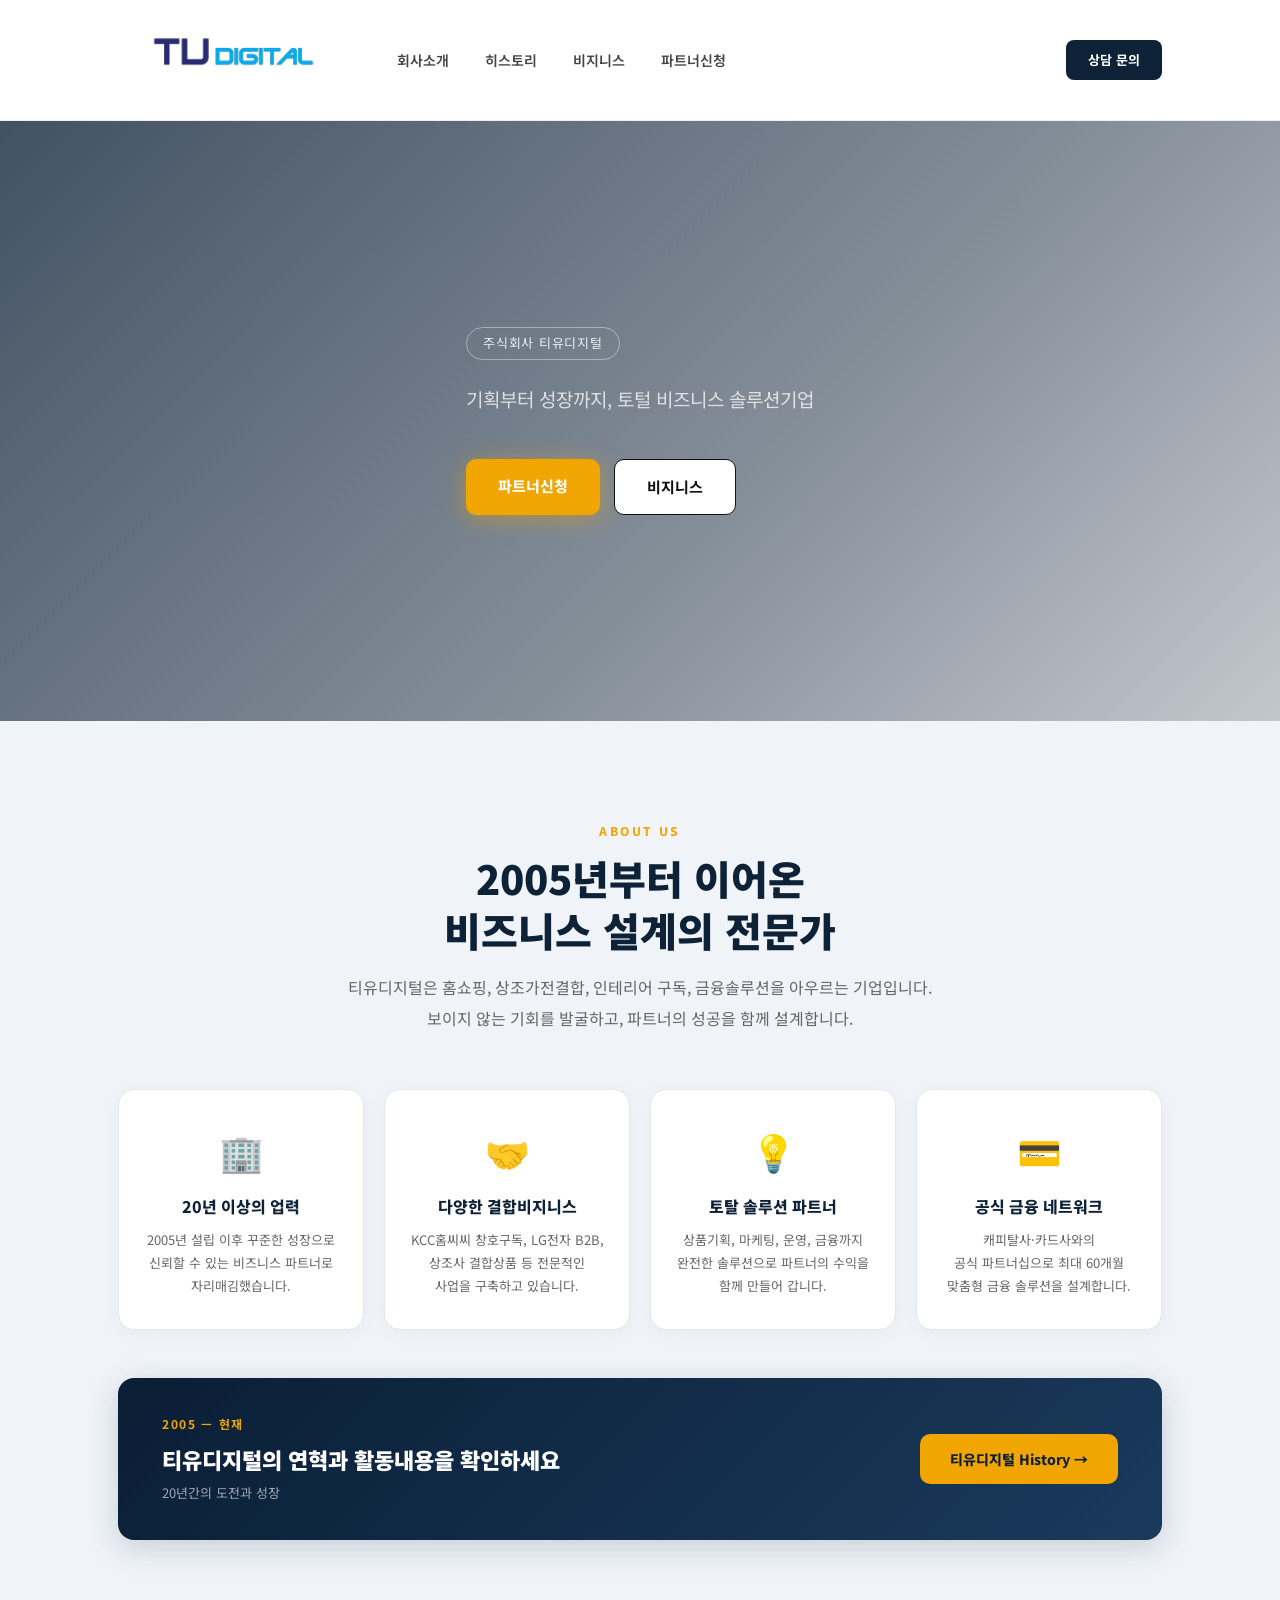
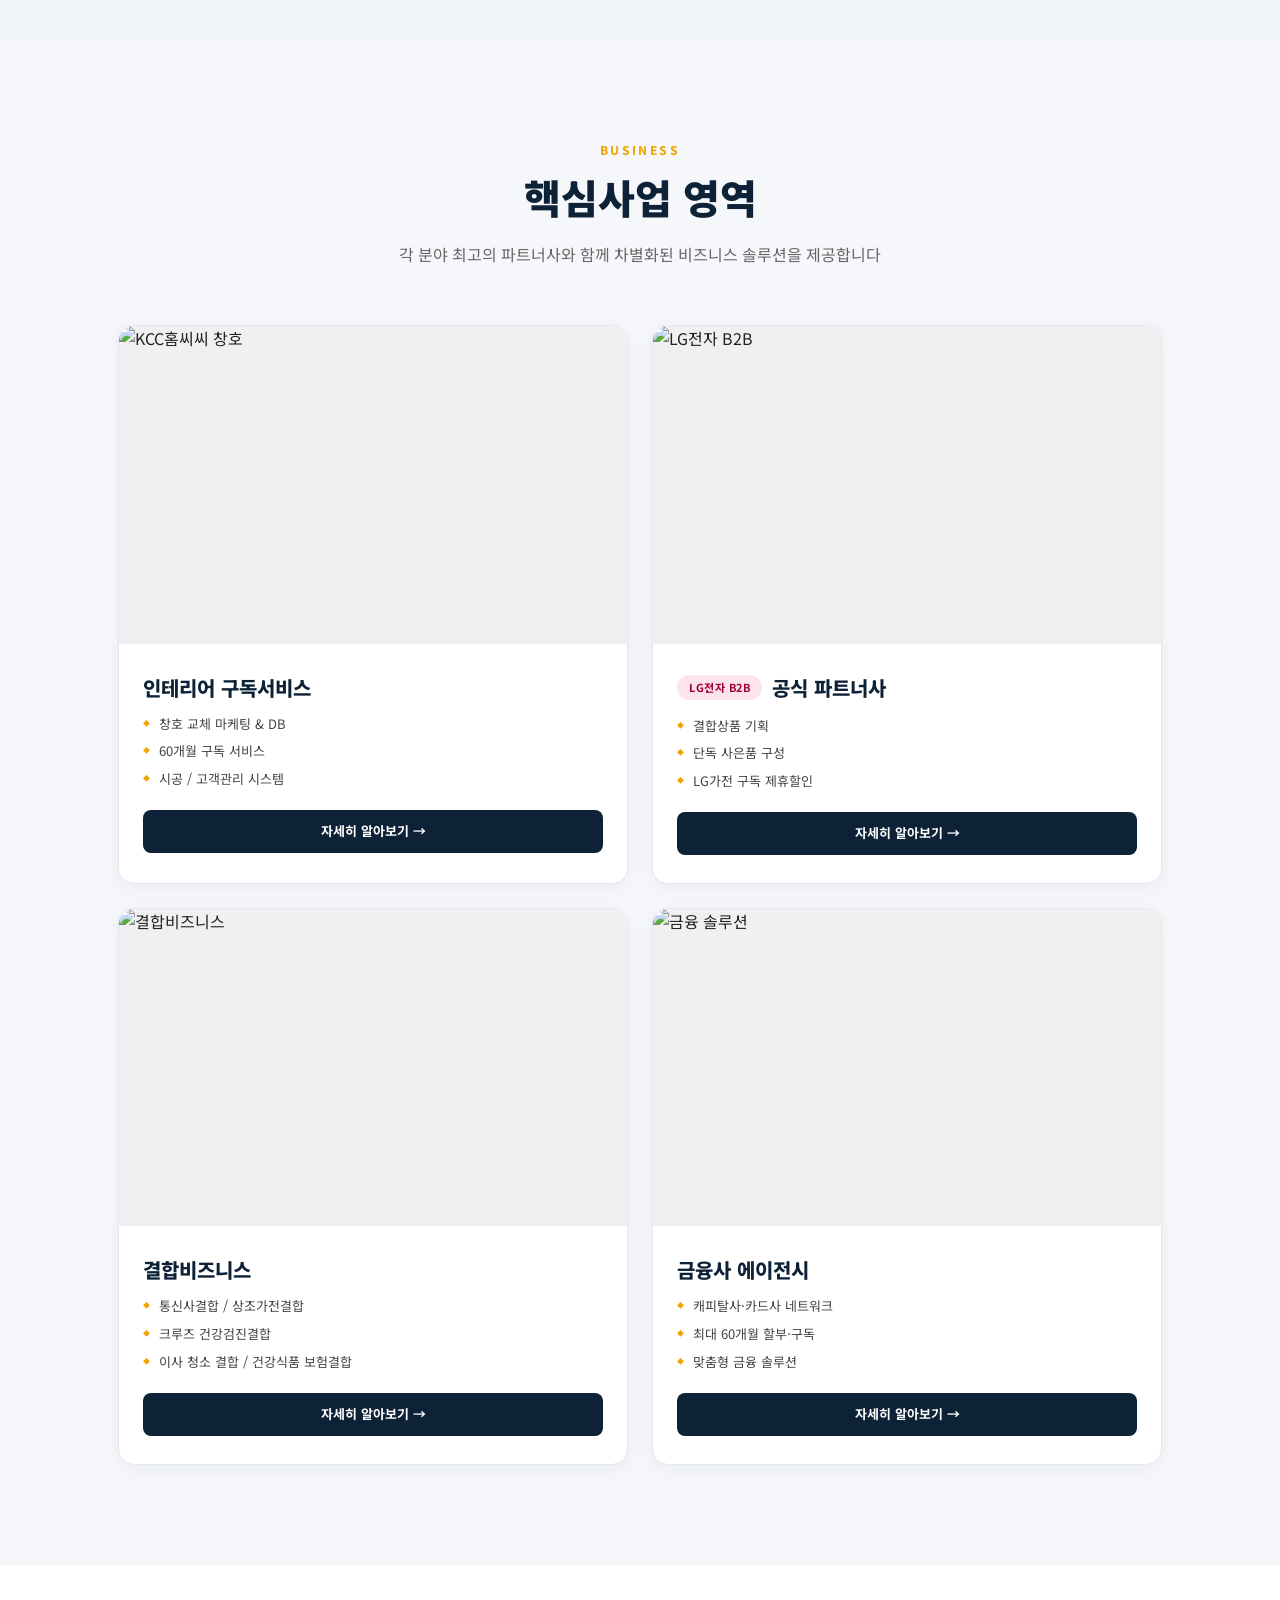
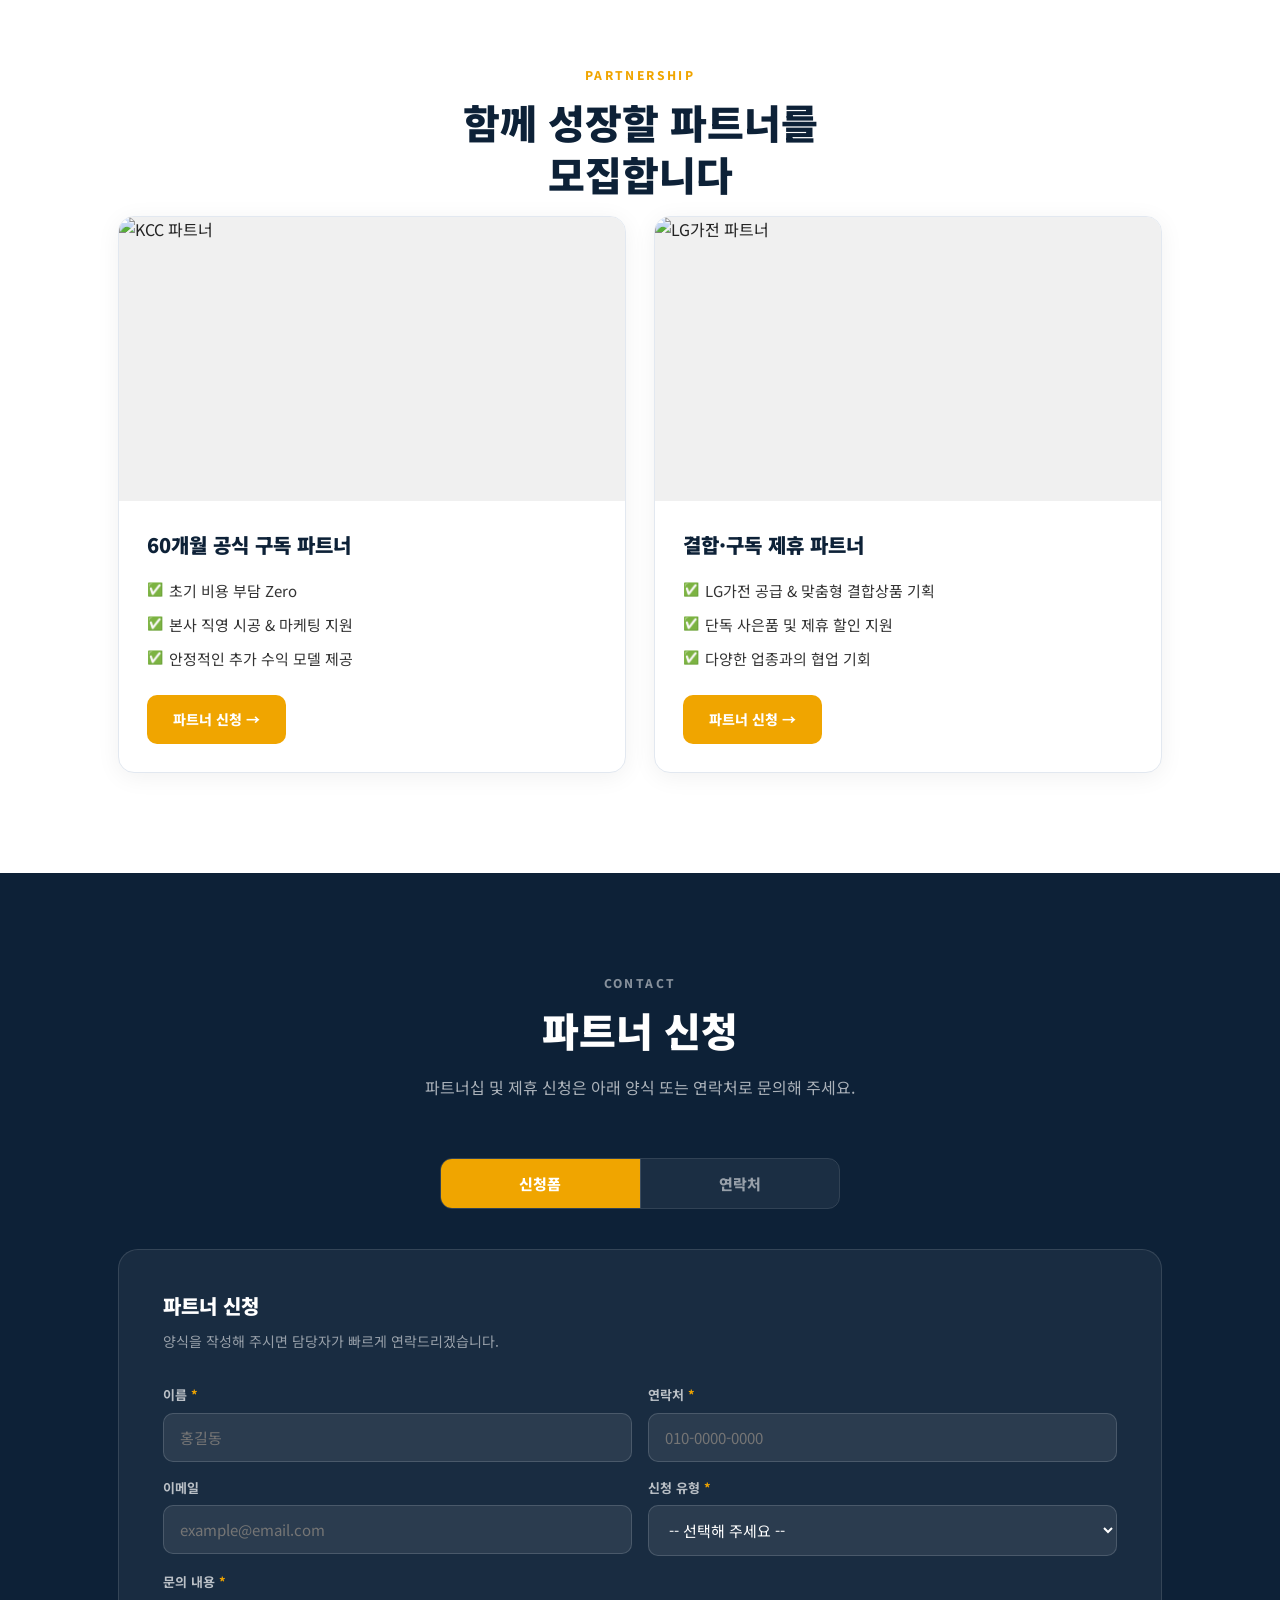
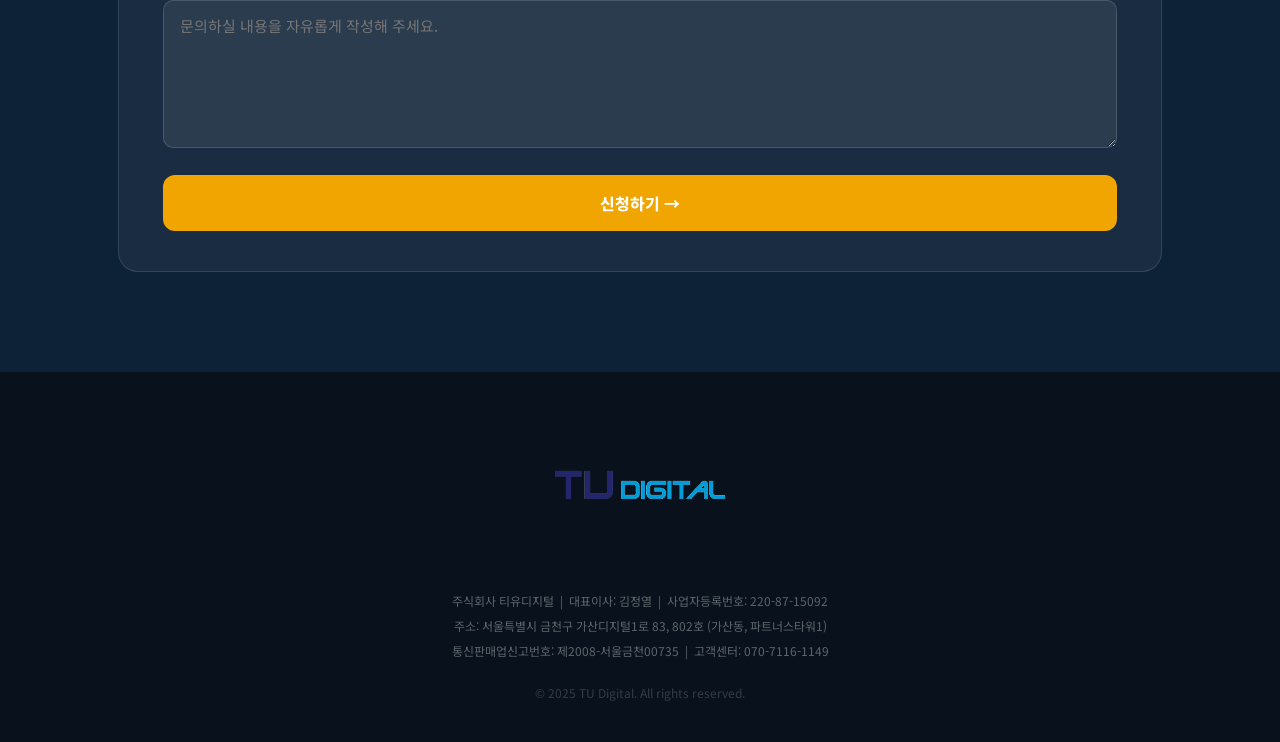
==== index.html @ 9c02fb6c "파트너 신청 탭 UI: 신청폼/연락처 탭 분리, 버튼 텍스트 통일 (파트너 문의하기→파트너 신청) Co-Authored-By: Claude Sonnet 4.6 <noreply@an" ====
﻿<!DOCTYPE html>
<!-- Created: 2026-06-16 -->
<html lang="ko">
<head>
  <meta charset="UTF-8" />
  <meta name="viewport" content="width=device-width, initial-scale=1.0" />
  <title>티유디지털 | 보이지 않는 기회를 설계하다</title>
  <link rel="preconnect" href="https://fonts.googleapis.com" />
  <link href="https://fonts.googleapis.com/css2?family=Noto+Sans+KR:wght@400;600;700;900&display=swap" rel="stylesheet" />
  <link rel="stylesheet" href="static/style.css?v=9" />
</head>
<body>

<!-- ══ 네비게이션 ══ -->
<header class="header">
  <div class="container header-inner">
    <a href="#" class="logo">
      <img src="static/logo.png" alt="티유디지털 로고" onerror="this.style.display='none'" />
    </a>
    <nav class="nav">
      <a href="#about">회사소개</a>
      <a href="history.html">히스토리</a>
      <a href="#services">비지니스</a>
      <a href="#partner">파트너신청</a>
    </nav>
    <a class="btn-header" href="#contact">상담 문의</a>
    <button class="nav-toggle" onclick="toggleNav()">☰</button>
  </div>
  <div class="mobile-nav" id="mobileNav">
    <a href="#about">회사소개</a>
    <a href="history.html">히스토리</a>
    <a href="#services">비지니스</a>
    <a href="#partner">파트너신청</a>
  </div>
</header>

<!-- ══ 히어로 ══ -->
<section class="hero">
  <div class="hero-bg">
    <video class="hero-video" autoplay muted loop playsinline>
      <source src="static/hero-video.mp4" type="video/mp4" />
    </video>
    <div class="hero-overlay"></div>
  </div>
  <div class="container hero-inner">
    <p class="hero-tag">주식회사 티유디지털</p>
    <p class="hero-sub">기획부터 성장까지, 토털 비즈니스 솔루션기업</p>
    <div class="hero-btns">
      <a class="btn-primary" href="#partner">파트너신청</a>
      <a class="btn-ghost" href="#services">비지니스</a>
    </div>
  </div>
</section>

<!-- ══ 회사 소개 ══ -->
<section class="section bg-navy-soft" id="about">
  <div class="container">
    <div class="section-label center">ABOUT US</div>
    <h2 class="section-title center">2005년부터 이어온<br>비즈니스 설계의 전문가</h2>
    <p class="section-desc center">티유디지털은 홈쇼핑, 상조가전결합, 인테리어 구독, 금융솔루션을 아우르는 기업입니다.<span class="desktop-only"><br>보이지 않는 기회를 발굴하고, 파트너의 성공을 함께 설계합니다.</span></p>

    <div class="about-features">
      <div class="about-feature">
        <div class="about-feature-icon">🏢</div>
        <h4>20년 이상의 업력</h4>
        <p>2005년 설립 이후 꾸준한 성장으로<br>신뢰할 수 있는 비즈니스 파트너로<br>자리매김했습니다.</p>
      </div>
      <div class="about-feature">
        <div class="about-feature-icon">🤝</div>
        <h4>다양한 결합비지니스</h4>
        <p>KCC홈씨씨 창호구독, LG전자 B2B,<br>상조사 결합상품 등 전문적인<br>사업을 구축하고 있습니다.</p>
      </div>
      <div class="about-feature">
        <div class="about-feature-icon">💡</div>
        <h4>토탈 솔루션 파트너</h4>
        <p>상품기획, 마케팅, 운영, 금융까지<br>완전한 솔루션으로 파트너의 수익을<br>함께 만들어 갑니다.</p>
      </div>
      <div class="about-feature">
        <div class="about-feature-icon">💳</div>
        <h4>공식 금융 네트워크</h4>
        <p>캐피탈사·카드사와의<br>공식 파트너십으로 최대 60개월<br>맞춤형 금융 솔루션을 설계합니다.</p>
      </div>
    </div>
    <div class="history-banner">
      <div class="history-banner-text">
        <p class="history-banner-eyebrow">2005 — 현재</p>
        <h3>티유디지털의 연혁과 활동내용을 확인하세요</h3>
        <p class="history-banner-desc">20년간의 도전과 성장</p>
      </div>
      <a href="history.html" class="history-banner-btn">티유디지털 History →</a>
    </div>

  </div>
</section>

<!-- ══ 사업영역 ══ -->
<section class="section bg-gray" id="services">
  <div class="container">
    <div class="section-label center">BUSINESS</div>
    <h2 class="section-title center">핵심사업 영역</h2>
    <p class="section-desc center">각 분야 최고의 파트너사와 함께<br class="mobile-only"> 차별화된 비즈니스 솔루션을 제공합니다</p>
    <div class="cards">

      <div class="card">
        <div class="card-img">
          <img src="https://cdn.imweb.me/thumbnail/20260222/8259e577ae171.png" alt="KCC홈씨씨 창호" />
        </div>
        <div class="card-body">
          <h3>인테리어 구독서비스</h3>
          <ul>
            <li>창호 교체 마케팅 &amp; DB</li>
            <li>60개월 구독 서비스</li>
            <li>시공 / 고객관리 시스템</li>
          </ul>
          <a class="btn-more" href="kcc.html">자세히 알아보기 →</a>
        </div>
      </div>

      <div class="card">
        <div class="card-img">
          <img src="https://cdn.imweb.me/thumbnail/20260222/351bd547c31d7.png" alt="LG전자 B2B" />
        </div>
        <div class="card-body">
          <div style="display:flex; align-items:center; gap:10px; margin-bottom:12px;">
            <div class="card-tag lg" style="margin-bottom:0;">LG전자 B2B</div>
            <h3 style="margin-bottom:0;">공식 파트너사</h3>
          </div>
          <ul>
            <li>결합상품 기획</li>
            <li>단독 사은품 구성</li>
            <li>LG가전 구독 제휴할인</li>
          </ul>
          <a class="btn-more" href="lg.html">자세히 알아보기 →</a>
        </div>
      </div>

      <div class="card">
        <div class="card-img">
          <img src="https://cdn.imweb.me/thumbnail/20260222/6dd130c94cbf3.jpg" alt="결합비즈니스" />
        </div>
        <div class="card-body">
          <h3>결합비즈니스</h3>
          <ul>
            <li>통신사결합 / 상조가전결합</li>
            <li>크루즈 건강검진결합</li>
            <li>이사 청소 결합 / 건강식품 보험결합</li>
          </ul>
          <a class="btn-more" href="bundle.html">자세히 알아보기 →</a>
        </div>
      </div>

      <div class="card">
        <div class="card-img">
          <img src="https://cdn.imweb.me/thumbnail/20260222/025644c912ef1.png" alt="금융 솔루션" />
        </div>
        <div class="card-body">
          <h3>금융사 에이전시</h3>
          <ul>
            <li>캐피탈사·카드사 네트워크</li>
            <li>최대 60개월 할부·구독</li>
            <li>맞춤형 금융 솔루션</li>
          </ul>
          <a class="btn-more" href="finance.html">자세히 알아보기 →</a>
        </div>
      </div>

    </div>
  </div>
</section>

<!-- ══ 파트너 모집 ══ -->
<section class="section" id="partner">
  <div class="container">
    <div class="section-label center">PARTNERSHIP</div>
    <h2 class="section-title center">함께 성장할 파트너를<br>모집합니다</h2>
    <div class="partner-cards">

      <div class="partner-card">
        <div class="partner-img">
          <img src="https://cdn.imweb.me/thumbnail/20260222/ac1de9a0ec435.jpg" alt="KCC 파트너" />
        </div>
        <div class="partner-body">
          <h3>60개월 공식 구독 파트너</h3>
          <ul>
            <li>초기 비용 부담 Zero</li>
            <li>본사 직영 시공 &amp; 마케팅 지원</li>
            <li>안정적인 추가 수익 모델 제공</li>
          </ul>
          <a class="btn-partner" href="#contact">파트너 신청 →</a>
        </div>
      </div>

      <div class="partner-card">
        <div class="partner-img">
          <img src="https://cdn.imweb.me/thumbnail/20260222/6dd130c94cbf3.jpg" alt="LG가전 파트너" />
        </div>
        <div class="partner-body">
          <h3>결합·구독 제휴 파트너</h3>
          <ul>
            <li>LG가전 공급 &amp; 맞춤형 결합상품 기획</li>
            <li>단독 사은품 및 제휴 할인 지원</li>
            <li>다양한 업종과의 협업 기회</li>
          </ul>
          <a class="btn-partner" href="#contact">파트너 신청 →</a>
        </div>
      </div>

    </div>
  </div>
</section>

<!-- ══ 파트너 신청 ══ -->
<section class="section bg-dark" id="contact">
  <div class="container">
    <div class="section-label light center">CONTACT</div>
    <h2 class="section-title light center">파트너 신청</h2>
    <p class="section-desc light center">파트너십 및 제휴 신청은 아래 양식 또는 연락처로 문의해 주세요.</p>

    <!-- 탭 버튼 -->
    <div style="display:flex;gap:0;border-radius:12px;overflow:hidden;border:1.5px solid rgba(255,255,255,0.15);max-width:400px;margin:0 auto 40px;">
      <button id="tab-btn-form" onclick="switchContactTab('form')" style="flex:1;padding:14px 0;background:#f0a500;color:#fff;font-size:15px;font-weight:800;border:none;cursor:pointer;font-family:inherit;transition:background 0.2s;">신청폼</button>
      <button id="tab-btn-contact" onclick="switchContactTab('contact')" style="flex:1;padding:14px 0;background:rgba(255,255,255,0.06);color:rgba(255,255,255,0.55);font-size:15px;font-weight:800;border:none;border-left:1.5px solid rgba(255,255,255,0.15);cursor:pointer;font-family:inherit;transition:background 0.2s;">연락처</button>
    </div>

    <!-- 패널: 신청폼 -->
    <div id="panel-form">
      <div id="contact-form-wrap" style="background:rgba(255,255,255,0.05);border:1px solid rgba(255,255,255,0.12);border-radius:20px;padding:40px 44px;">
        <h3 style="font-size:20px;font-weight:900;color:#fff;margin-bottom:8px;">파트너 신청</h3>
        <p style="font-size:14px;color:rgba(255,255,255,0.55);margin-bottom:32px;">양식을 작성해 주시면 담당자가 빠르게 연락드리겠습니다.</p>
        <div style="display:grid;grid-template-columns:1fr 1fr;gap:16px;">
          <div>
            <label style="display:block;font-size:13px;font-weight:700;color:rgba(255,255,255,0.7);margin-bottom:7px;">이름 <span style="color:#f0a500;">*</span></label>
            <input id="cf-name" type="text" placeholder="홍길동" style="width:100%;padding:13px 16px;background:rgba(255,255,255,0.08);border:1.5px solid rgba(255,255,255,0.15);border-radius:10px;font-size:15px;color:#fff;font-family:inherit;outline:none;box-sizing:border-box;" onfocus="this.style.borderColor='#f0a500'" onblur="this.style.borderColor='rgba(255,255,255,0.15)'" />
          </div>
          <div>
            <label style="display:block;font-size:13px;font-weight:700;color:rgba(255,255,255,0.7);margin-bottom:7px;">연락처 <span style="color:#f0a500;">*</span></label>
            <input id="cf-phone" type="tel" placeholder="010-0000-0000" style="width:100%;padding:13px 16px;background:rgba(255,255,255,0.08);border:1.5px solid rgba(255,255,255,0.15);border-radius:10px;font-size:15px;color:#fff;font-family:inherit;outline:none;box-sizing:border-box;" onfocus="this.style.borderColor='#f0a500'" onblur="this.style.borderColor='rgba(255,255,255,0.15)'" />
          </div>
          <div>
            <label style="display:block;font-size:13px;font-weight:700;color:rgba(255,255,255,0.7);margin-bottom:7px;">이메일</label>
            <input id="cf-email" type="email" placeholder="example@email.com" style="width:100%;padding:13px 16px;background:rgba(255,255,255,0.08);border:1.5px solid rgba(255,255,255,0.15);border-radius:10px;font-size:15px;color:#fff;font-family:inherit;outline:none;box-sizing:border-box;" onfocus="this.style.borderColor='#f0a500'" onblur="this.style.borderColor='rgba(255,255,255,0.15)'" />
          </div>
          <div>
            <label style="display:block;font-size:13px;font-weight:700;color:rgba(255,255,255,0.7);margin-bottom:7px;">신청 유형 <span style="color:#f0a500;">*</span></label>
            <select id="cf-category" style="width:100%;padding:13px 16px;background:rgba(255,255,255,0.08);border:1.5px solid rgba(255,255,255,0.15);border-radius:10px;font-size:15px;color:#fff;font-family:inherit;outline:none;box-sizing:border-box;appearance:auto;cursor:pointer;" onfocus="this.style.borderColor='#f0a500'" onblur="this.style.borderColor='rgba(255,255,255,0.15)'">
              <option value="" style="background:#0d2137;">-- 선택해 주세요 --</option>
              <option value="인테리어 구독서비스" style="background:#0d2137;">인테리어 구독서비스</option>
              <option value="LG가전 B2B" style="background:#0d2137;">LG가전 B2B</option>
              <option value="결합비즈니스" style="background:#0d2137;">결합비즈니스</option>
              <option value="금융사 에이전시" style="background:#0d2137;">금융사 에이전시</option>
              <option value="기타" style="background:#0d2137;">기타</option>
            </select>
          </div>
        </div>
        <div style="margin-top:16px;">
          <label style="display:block;font-size:13px;font-weight:700;color:rgba(255,255,255,0.7);margin-bottom:7px;">문의 내용 <span style="color:#f0a500;">*</span></label>
          <textarea id="cf-message" placeholder="문의하실 내용을 자유롭게 작성해 주세요." rows="5" style="width:100%;padding:13px 16px;background:rgba(255,255,255,0.08);border:1.5px solid rgba(255,255,255,0.15);border-radius:10px;font-size:15px;color:#fff;font-family:inherit;outline:none;box-sizing:border-box;resize:vertical;line-height:1.6;" onfocus="this.style.borderColor='#f0a500'" onblur="this.style.borderColor='rgba(255,255,255,0.15)'"></textarea>
        </div>
        <div id="cf-result" style="display:none;margin-top:16px;padding:14px 18px;border-radius:10px;font-size:14px;font-weight:700;"></div>
        <button onclick="submitContactForm()" id="cf-btn" style="margin-top:20px;width:100%;padding:16px;background:#f0a500;color:#fff;font-size:16px;font-weight:800;border:none;border-radius:12px;cursor:pointer;font-family:inherit;transition:background 0.15s;" onmouseover="this.style.background='#d4920a'" onmouseout="this.style.background='#f0a500'">신청하기 →</button>
      </div>
    </div>

    <!-- 패널: 연락처 -->
    <div id="panel-contact" style="display:none;">
      <div class="contact-grid">
        <a class="contact-item" href="tel:07071161149">
          <div class="contact-icon">📞</div>
          <div class="contact-label">전화</div>
          <div class="contact-value">070-7116-1149</div>
        </a>
        <div class="contact-item">
          <div class="contact-icon">📠</div>
          <div class="contact-label">팩스</div>
          <div class="contact-value">02-837-1206</div>
        </div>
        <a class="contact-item" href="mailto:kingsand80@naver.com">
          <div class="contact-icon">✉️</div>
          <div class="contact-label">이메일</div>
          <div class="contact-value">kingsand80@naver.com</div>
        </a>
        <div class="contact-item kakao">
          <img src="https://cdn.imweb.me/thumbnail/20260205/9986732698b7e.png" alt="카카오톡" class="contact-kakao-img" onerror="this.style.display='none'" />
          <div class="contact-label">카카오톡</div>
          <div class="contact-value">티유디지털</div>
        </div>
      </div>
    </div>

  </div>
</section>

<style>
  @media (max-width: 640px) {
    #contact-form-wrap { padding: 28px 20px !important; }
    #contact-form-wrap > div[style*="grid"] { grid-template-columns: 1fr !important; }
  }
</style>

<script>
  const CF_URL = 'https://script.google.com/macros/s/AKfycbx8r98-UEjobxalpyqk-sVDpJCTBhN-8Yr99wt6ikW2ybeWEcfdOQBfBI-LEIcMeSIO/exec';

  function switchContactTab(tab) {
    const isForm = tab === 'form';
    document.getElementById('panel-form').style.display = isForm ? 'block' : 'none';
    document.getElementById('panel-contact').style.display = isForm ? 'none' : 'block';
    document.getElementById('tab-btn-form').style.background = isForm ? '#f0a500' : 'rgba(255,255,255,0.06)';
    document.getElementById('tab-btn-form').style.color = isForm ? '#fff' : 'rgba(255,255,255,0.55)';
    document.getElementById('tab-btn-contact').style.background = isForm ? 'rgba(255,255,255,0.06)' : '#f0a500';
    document.getElementById('tab-btn-contact').style.color = isForm ? 'rgba(255,255,255,0.55)' : '#fff';
  }

  function submitContactForm() {
    const name     = document.getElementById('cf-name').value.trim();
    const phone    = document.getElementById('cf-phone').value.trim();
    const email    = document.getElementById('cf-email').value.trim();
    const category = document.getElementById('cf-category').value;
    const message  = document.getElementById('cf-message').value.trim();
    const result   = document.getElementById('cf-result');
    const btn      = document.getElementById('cf-btn');

    if (!name || !phone || !category || !message) {
      result.style.display = 'block';
      result.style.background = 'rgba(229,57,53,0.18)';
      result.style.color = '#ff6b6b';
      result.textContent = '이름, 연락처, 신청 유형, 문의 내용은 필수 항목입니다.';
      return;
    }

    btn.disabled = true;
    btn.textContent = '전송 중...';

    fetch(CF_URL, {
      method: 'POST',
      mode: 'no-cors',
      headers: { 'Content-Type': 'application/json' },
      body: JSON.stringify({ action: 'contact', name, phone, email, category, message })
    })
    .then(() => {
      result.style.display = 'block';
      result.style.background = 'rgba(76,175,80,0.18)';
      result.style.color = '#69f0ae';
      result.textContent = '✅ 신청이 접수되었습니다! 담당자가 빠르게 연락드리겠습니다.';
      btn.textContent = '신청 완료';
      document.getElementById('cf-name').value = '';
      document.getElementById('cf-phone').value = '';
      document.getElementById('cf-email').value = '';
      document.getElementById('cf-category').value = '';
      document.getElementById('cf-message').value = '';
    })
    .catch(() => {
      result.style.display = 'block';
      result.style.background = 'rgba(229,57,53,0.18)';
      result.style.color = '#ff6b6b';
      result.textContent = '전송 중 오류가 발생했습니다. 전화 또는 이메일로 문의해 주세요.';
      btn.disabled = false;
      btn.textContent = '신청하기 →';
    });
  }
</script>

<!-- ══ 푸터 ══ -->
<footer class="footer">
  <div class="container">
    <img src="static/logo.png" alt="티유디지털 로고" class="footer-logo-img" onerror="this.style.display='none'" />
    <div class="footer-info">
      주식회사 티유디지털 &nbsp;|&nbsp; 대표이사: 김정열 &nbsp;|&nbsp; 사업자등록번호: 220-87-15092<br>
      주소: 서울특별시 금천구 가산디지털1로 83, 802호 (가산동, 파트너스타워1)<br>
      통신판매업신고번호: 제2008-서울금천00735 &nbsp;|&nbsp; 고객센터: 070-7116-1149
    </div>
    <div class="footer-copy">© 2025 TU Digital. All rights reserved.</div>
  </div>
</footer>

<script>
  function toggleNav() {
    const nav = document.getElementById('mobileNav');
    nav.classList.toggle('open');
  }
</script>

</body>
</html>
---- static/style.css ----
/* Created: 2026-06-16 */
*, *::before, *::after { box-sizing: border-box; margin: 0; padding: 0; }

:root {
  --navy: #0d2137;
  --navy-light: #1a3a5c;
  --gold: #f0a500;
  --gold-dark: #d4920a;
  --gray-bg: #f5f7fa;
  --text: #222;
  --text-muted: #666;
  --white: #fff;
  --radius: 16px;
}

html { scroll-behavior: smooth; }

body {
  font-family: 'Noto Sans KR', 'Apple SD Gothic Neo', 'Malgun Gothic', sans-serif;
  color: var(--text);
  line-height: 1.6;
}

a { text-decoration: none; color: inherit; }
img { display: block; }

.container {
  max-width: 1100px;
  margin: 0 auto;
  padding: 0 28px;
}

/* ── 헤더 ── */
.header {
  position: sticky;
  top: 0;
  z-index: 200;
  background: rgba(255,255,255,0.97);
  backdrop-filter: blur(8px);
  border-bottom: 1px solid #eee;
}
.header-inner {
  display: flex;
  align-items: center;
  height: 120px;
  gap: 48px;
}
.logo img { height: 130px; width: auto; filter: drop-shadow(0 0 0.4px rgba(0,0,0,0.55)); }
.header-mobile-text { display: none; flex-direction: column; gap: 2px; flex: 1; }
.header-company { font-size: 13px; font-weight: 800; color: var(--navy); }
.header-tagline { font-size: 11px; color: #666; line-height: 1.4; }
.nav {
  display: flex;
  gap: 36px;
  flex: 1;
}
.nav a {
  font-size: 14px;
  font-weight: 600;
  color: #444;
  transition: color 0.15s;
}
.nav a:hover { color: var(--navy); }
.nav a.active { color: var(--gold); font-weight: 700; }
.btn-header {
  background: var(--navy);
  color: var(--white);
  font-size: 13px;
  font-weight: 700;
  padding: 10px 22px;
  border-radius: 8px;
  white-space: nowrap;
  transition: background 0.15s;
  flex-shrink: 0;
}
.btn-header:hover { background: var(--navy-light); }
.nav-toggle {
  display: none;
  background: none;
  border: none;
  font-size: 22px;
  cursor: pointer;
  color: var(--navy);
  margin-left: auto;
}
.mobile-nav {
  display: none;
  flex-direction: column;
  background: var(--white);
  border-top: 1px solid #eee;
  padding: 8px 0;
}
.mobile-nav.open { display: flex; }
.mobile-nav a {
  padding: 14px 24px;
  font-size: 15px;
  font-weight: 600;
  color: var(--navy);
  border-bottom: 1px solid #f0f0f0;
}

/* ── 히어로 ── */
.hero {
  position: relative;
  min-height: 600px;
  display: flex;
  align-items: center;
  overflow: hidden;
  color: var(--white);
}
.hero-bg {
  position: absolute;
  inset: 0;
  z-index: 0;
}
.hero-video {
  width: 100%;
  height: 100%;
  object-fit: cover;
  object-position: center;
}
.hero-overlay {
  position: absolute;
  inset: 0;
  background: linear-gradient(135deg, rgba(13,33,55,0.78) 0%, rgba(13,33,55,0.50) 60%, rgba(13,33,55,0.25) 100%);
}
.hero-inner {
  position: relative;
  z-index: 1;
  padding: 100px 28px;
}
.hero-tag {
  display: inline-block;
  border: 1px solid rgba(255,255,255,0.4);
  color: rgba(255,255,255,0.85);
  font-size: 13px;
  padding: 5px 16px;
  border-radius: 20px;
  margin-bottom: 24px;
  letter-spacing: 0.06em;
}
.hero h1 {
  font-size: clamp(36px, 6vw, 62px);
  font-weight: 900;
  line-height: 1.2;
  margin-bottom: 20px;
  word-break: keep-all;
}
.hero h1 span { color: var(--gold); }
.hero-sub {
  font-size: clamp(15px, 2vw, 19px);
  color: rgba(255,255,255,0.75);
  margin-bottom: 44px;
}
.hero-btns {
  display: flex;
  gap: 14px;
  flex-wrap: wrap;
}
.btn-primary {
  background: var(--gold);
  color: var(--white);
  font-size: 15px;
  font-weight: 800;
  padding: 15px 32px;
  border-radius: 10px;
  transition: background 0.15s, transform 0.15s;
  box-shadow: 0 4px 24px rgba(240,165,0,0.45);
}
.btn-primary:hover { background: var(--gold-dark); transform: translateY(-2px); }
.btn-ghost {
  background: var(--white);
  color: #111;
  font-size: 15px;
  font-weight: 700;
  padding: 15px 32px;
  border-radius: 10px;
  border: 1.5px solid #111;
  transition: border-color 0.15s, background 0.15s;
}
.btn-ghost:hover { border-color: var(--white); background: rgba(255,255,255,0.08); }

/* ── 섹션 공통 ── */
.section { padding: 100px 0; }
.section.bg-gray { background: var(--gray-bg); }
.section.bg-dark { background: var(--navy); }

.section-label {
  font-size: 12px;
  font-weight: 800;
  letter-spacing: 0.2em;
  color: var(--gold);
  margin-bottom: 12px;
  text-transform: uppercase;
}
.section-label.light { color: rgba(255,255,255,0.5); }
.section-label.center { text-align: center; }

.section-title {
  font-size: clamp(26px, 4vw, 40px);
  font-weight: 900;
  line-height: 1.3;
  margin-bottom: 16px;
  color: var(--navy);
  word-break: keep-all;
}
.section-title.light { color: var(--white); }
.section-title.center { text-align: center; }

.section-desc {
  font-size: 16px;
  color: var(--text-muted);
  line-height: 1.9;
  margin-bottom: 56px;
  word-break: keep-all;
}
.section-desc.light { color: rgba(255,255,255,0.65); }
.section-desc.center { text-align: center; }

/* ── 회사소개 ── */
.bg-navy-soft { background: #f0f4f9; }

.about-features {
  display: grid;
  grid-template-columns: repeat(4, 1fr);
  gap: 20px;
}
.about-feature {
  background: var(--white);
  border-radius: var(--radius);
  padding: 32px 24px;
  border: 1.5px solid #e2e8f0;
  box-shadow: 0 4px 20px rgba(0,0,0,0.04);
  transition: transform 0.2s, box-shadow 0.2s;
  text-align: center;
}
.about-feature:hover { transform: translateY(-4px); box-shadow: 0 12px 36px rgba(0,0,0,0.1); }
.about-feature-icon { font-size: 36px; margin-bottom: 14px; }
.about-feature h4 {
  font-size: 16px;
  font-weight: 800;
  color: var(--navy);
  margin-bottom: 10px;
}
.about-feature p {
  font-size: 13px;
  color: var(--text-muted);
  line-height: 1.75;
}

/* ── 소개/연혁 탭 ── */
.about-tabs {
  display: flex;
  border-bottom: 2px solid #dde3ec;
  margin-bottom: 40px;
}
.about-tab {
  background: none;
  border: none;
  border-bottom: 3px solid transparent;
  font-family: inherit;
  font-size: 15px;
  font-weight: 700;
  color: var(--text-muted);
  padding: 12px 28px;
  cursor: pointer;
  margin-bottom: -2px;
  transition: color 0.15s;
}
.about-tab:hover { color: var(--navy); }
.about-tab.active { color: var(--navy); border-bottom-color: var(--gold); }

/* ── 연혁 타임라인 ── */
.timeline { position: relative; padding: 0 0 20px; }
.timeline::before {
  content: '';
  position: absolute;
  left: 50%;
  top: 0; bottom: 0;
  width: 2px;
  background: linear-gradient(to bottom, #f0a500, #0d2137 80%);
  transform: translateX(-50%);
}
.tl-era {
  text-align: center;
  position: relative;
  z-index: 1;
  margin: 48px 0 32px;
}
.tl-era:first-child { margin-top: 8px; }
.tl-era-label {
  display: inline-block;
  background: #0d2137;
  color: #f0a500;
  font-size: 14px;
  font-weight: 900;
  padding: 8px 24px;
  border-radius: 24px;
  letter-spacing: 0.08em;
  border: 2px solid #f0a500;
}
.tl-item {
  display: flex;
  justify-content: flex-end;
  padding-right: calc(50% + 36px);
  margin-bottom: 24px;
  position: relative;
}
.tl-item.right {
  justify-content: flex-start;
  padding-right: 0;
  padding-left: calc(50% + 36px);
}
.tl-item::after {
  content: '';
  position: absolute;
  left: 50%;
  top: 18px;
  width: 14px;
  height: 14px;
  background: #f0a500;
  border-radius: 50%;
  transform: translateX(-50%);
  border: 3px solid #fff;
  box-shadow: 0 0 0 2px #f0a500;
  z-index: 2;
}
.tl-card {
  background: #fff;
  border-radius: 14px;
  padding: 18px 22px;
  border: 1.5px solid #e2e8f0;
  box-shadow: 0 4px 16px rgba(0,0,0,0.05);
  max-width: 380px;
  transition: transform 0.2s, box-shadow 0.2s;
}
.tl-card:hover { transform: translateY(-3px); box-shadow: 0 10px 32px rgba(0,0,0,0.1); }
.tl-card.current { border-color: #f0a500; box-shadow: 0 4px 20px rgba(240,165,0,0.2); }
.tl-date {
  font-size: 12px;
  font-weight: 800;
  color: #f0a500;
  letter-spacing: 0.06em;
  margin-bottom: 6px;
}
.tl-date.current { color: #0d2137; }
.tl-content {
  font-size: 14px;
  font-weight: 700;
  color: #0d2137;
  line-height: 1.5;
}
.tl-current-badge { color: #f0a500; }

@media (max-width: 900px) {
  .timeline::before { left: 24px; }
  .tl-era { text-align: left; padding-left: 52px; }
  .tl-item, .tl-item.right { justify-content: flex-start; padding-left: 60px; padding-right: 0; }
  .tl-item::after { left: 24px; }
  .tl-card { max-width: 100%; }
}

@media (max-width: 640px) {
  .about-tabs { margin-bottom: 28px; }
  .about-tab { font-size: 14px; padding: 10px 20px; }
  .tl-item, .tl-item.right { padding-left: 52px; }
  .tl-card { padding: 14px 16px; }
  .tl-era-label { font-size: 13px; padding: 7px 18px; }
}

@media (max-width: 400px) {
  .tl-item, .tl-item.right { padding-left: 44px; }
  .about-tab { font-size: 13px; padding: 10px 14px; }
}

/* ── 히스토리 배너 ── */
.history-banner {
  margin-top: 48px;
  background: linear-gradient(135deg, #0a1e35 0%, #1a3a5c 100%);
  border-radius: 16px;
  padding: 36px 44px;
  display: flex;
  align-items: center;
  justify-content: space-between;
  gap: 24px;
  box-shadow: 0 8px 32px rgba(13,33,55,0.18);
}
.history-banner-eyebrow {
  font-size: 12px;
  font-weight: 700;
  letter-spacing: 0.14em;
  color: var(--gold);
  margin-bottom: 8px;
}
.history-banner-text h3 {
  font-size: clamp(17px, 2.2vw, 22px);
  font-weight: 900;
  color: #fff;
  margin-bottom: 6px;
  word-break: keep-all;
}
.history-banner-desc {
  font-size: 13px;
  color: rgba(255,255,255,0.6);
}
.history-banner-btn {
  display: inline-block;
  flex-shrink: 0;
  background: var(--gold);
  color: #0a1e35;
  font-size: 14px;
  font-weight: 800;
  padding: 14px 30px;
  border-radius: 10px;
  transition: background 0.15s, transform 0.15s;
  white-space: nowrap;
}
.history-banner-btn:hover {
  background: #ffc107;
  transform: translateY(-2px);
}
@media (max-width: 640px) {
  .history-banner {
    flex-direction: column;
    align-items: flex-start;
    padding: 28px 24px;
  }
}

/* ── 서비스 카드 ── */
.cards {
  display: grid;
  grid-template-columns: repeat(2, 1fr);
  gap: 24px;
}
.card {
  background: var(--white);
  border-radius: var(--radius);
  overflow: hidden;
  border: 1.5px solid #e2e8f0;
  box-shadow: 0 4px 20px rgba(0,0,0,0.05);
  transition: transform 0.2s, box-shadow 0.2s;
}
.card:hover { transform: translateY(-6px); box-shadow: 0 16px 48px rgba(0,0,0,0.12); }
.card-img { width: 100%; aspect-ratio: 16/10; overflow: hidden; background: #f0f0f0; }
.card-img img { width: 100%; height: 100%; object-fit: cover; transition: transform 0.3s; }
.card:hover .card-img img { transform: scale(1.04); }
.card-body { padding: 28px 24px; }
.card-tag {
  display: inline-block;
  font-size: 11px;
  font-weight: 700;
  padding: 4px 12px;
  border-radius: 20px;
  margin-bottom: 12px;
  letter-spacing: 0.05em;
}
.card-tag.kcc { background: #e8f4ff; color: #0d5fa0; }
.card-tag.lg  { background: #fce4ec; color: #a50034; }
.card-tag.fin { background: #e8f5e9; color: #1b5e20; }
.card-tag.biz { background: #ede9fe; color: #5b21b6; }
.card-body h3 {
  font-size: 20px;
  font-weight: 800;
  color: var(--navy);
  margin-bottom: 10px;
}
.card-body p {
  font-size: 14px;
  color: var(--text-muted);
  line-height: 1.7;
  margin-bottom: 18px;
}
.card-body ul { list-style: none; display: flex; flex-direction: column; gap: 7px; }
.card-body ul li {
  font-size: 13px;
  color: #444;
  padding-left: 16px;
  position: relative;
}
.card-body ul li::before {
  content: '◆';
  position: absolute;
  left: 0;
  color: var(--gold);
  font-size: 7px;
  top: 4px;
}
.btn-more {
  display: inline-block;
  margin-top: 20px;
  padding: 11px 20px;
  background: var(--navy);
  color: var(--white);
  font-size: 13px;
  font-weight: 700;
  border-radius: 8px;
  transition: background 0.15s, transform 0.1s;
  width: 100%;
  text-align: center;
}
.btn-more:hover { background: var(--navy-light); transform: translateY(-1px); }

/* ── 파트너 카드 ── */
.partner-cards {
  display: grid;
  grid-template-columns: repeat(2, 1fr);
  gap: 28px;
}
.partner-card {
  background: var(--white);
  border-radius: var(--radius);
  overflow: hidden;
  border: 1.5px solid #e2e8f0;
  box-shadow: 0 4px 24px rgba(0,0,0,0.06);
  transition: transform 0.2s, box-shadow 0.2s;
}
.partner-card:hover { transform: translateY(-4px); box-shadow: 0 16px 48px rgba(0,0,0,0.12); }
.partner-img {
  position: relative;
  aspect-ratio: 16/9;
  overflow: hidden;
  background: #f0f0f0;
}
.partner-img img { width: 100%; height: 100%; object-fit: cover; transition: transform 0.3s; }
.partner-card:hover .partner-img img { transform: scale(1.04); }
.partner-img-overlay {
  position: absolute;
  inset: 0;
  background: linear-gradient(to top, rgba(0,0,0,0.5) 0%, transparent 60%);
  display: flex;
  align-items: flex-end;
  padding: 16px;
}
.partner-badge {
  display: inline-block;
  background: var(--navy);
  color: var(--white);
  font-size: 12px;
  font-weight: 700;
  padding: 5px 14px;
  border-radius: 20px;
  letter-spacing: 0.06em;
}
.partner-badge.lg { background: #a50034; }
.partner-body { padding: 28px; }
.partner-body h3 {
  font-size: 20px;
  font-weight: 900;
  color: var(--navy);
  margin-bottom: 18px;
}
.partner-body ul {
  list-style: none;
  display: flex;
  flex-direction: column;
  gap: 10px;
  margin-bottom: 24px;
}
.partner-body ul li {
  font-size: 15px;
  color: #333;
  padding-left: 22px;
  position: relative;
}
.partner-body ul li::before {
  content: '✅';
  position: absolute;
  left: 0;
  font-size: 13px;
}
.btn-partner {
  display: inline-block;
  background: var(--gold);
  color: var(--white);
  font-size: 14px;
  font-weight: 800;
  padding: 13px 26px;
  border-radius: 10px;
  transition: background 0.15s, transform 0.1s;
}
.btn-partner:hover { background: var(--gold-dark); transform: translateY(-1px); }

/* ── 연락처 ── */
.contact-grid {
  display: grid;
  grid-template-columns: repeat(4, 1fr);
  gap: 16px;
  margin-top: 16px;
}
.contact-item {
  background: rgba(255,255,255,0.06);
  border: 1px solid rgba(255,255,255,0.13);
  border-radius: var(--radius);
  padding: 32px 20px;
  text-align: center;
  transition: background 0.15s, border-color 0.15s;
  cursor: default;
}
a.contact-item { cursor: pointer; }
a.contact-item:hover, .contact-item.kakao:hover {
  background: rgba(255,255,255,0.1);
  border-color: rgba(255,255,255,0.3);
}
.contact-icon { font-size: 30px; margin-bottom: 10px; }
.contact-kakao-img { width: 40px; height: 40px; object-fit: contain; margin: 0 auto 10px; }
.contact-label {
  font-size: 12px;
  color: rgba(255,255,255,0.5);
  letter-spacing: 0.1em;
  margin-bottom: 6px;
}
.contact-value {
  font-size: 14px;
  font-weight: 700;
  color: var(--white);
  word-break: break-all;
}

/* ── 푸터 ── */
.footer {
  background: #08111c;
  padding: 52px 0 40px;
  text-align: center;
}
.footer-logo-img {
  height: 140px;
  width: auto;
  margin: 0 auto 24px;
  opacity: 0.9;
}
.footer-info {
  font-size: 12px;
  color: rgba(255,255,255,0.35);
  line-height: 2.1;
  margin-bottom: 20px;
}
.footer-copy {
  font-size: 12px;
  color: rgba(255,255,255,0.18);
}

/* ── 유틸리티 ── */
.mobile-only { display: none; }

/* ── 반응형 ── */
@media (max-width: 960px) {
  .about-features { grid-template-columns: repeat(2, 1fr); }
  .cards { grid-template-columns: 1fr 1fr; }
  .partner-cards { grid-template-columns: 1fr; }
  .contact-grid { grid-template-columns: repeat(2, 1fr); }
  .nav { display: none; }
  .btn-header { display: none; }
  .nav-toggle { display: none; }
  .mobile-nav {
    display: flex !important;
    flex-direction: row;
    background: #2878c0;
    padding: 0;
    border-top: none;
    overflow-x: auto;
    -webkit-overflow-scrolling: touch;
    scrollbar-width: none;
  }
  .mobile-nav::-webkit-scrollbar { display: none; }
  .mobile-nav a {
    flex: 1;
    padding: 13px 4px;
    font-size: 13px;
    font-weight: 700;
    color: rgba(255,255,255,0.75);
    border-bottom: none;
    border-right: 1px solid rgba(255,255,255,0.1);
    text-align: center;
    white-space: nowrap;
  }
  .mobile-nav a:last-child { border-right: none; }
  .mobile-nav a:active { color: #fff; background: rgba(255,255,255,0.1); }
}

@media (max-width: 720px) {
  .cards { grid-template-columns: 1fr; max-width: 480px; margin: 0 auto; }
}

@media (max-width: 640px) {
  /* 유틸리티 */
  .desktop-only { display: none !important; }
  .mobile-only { display: block !important; }

  /* 헤더 */
  .header-inner { height: 110px; gap: 12px; justify-content: center; }
  .logo img { height: 100px; }
  .header-mobile-text { display: flex; }

  /* 히어로 - 태그/서브 숨기고 버튼 최적화 */
  .hero { min-height: 300px; }
  .hero-inner { padding: 48px 20px; }
  .hero-tag { display: inline-block; }
  .hero-sub { display: block; }
  .hero h1 { margin-bottom: 32px; }
  .hero-btns { flex-direction: row; gap: 10px; }
  .btn-primary { width: auto; text-align: center; font-size: 13px; padding: 12px 18px; font-weight: 900; }
  .btn-ghost { width: auto; text-align: center; font-size: 13px; padding: 12px 18px; }

  /* 섹션 */
  .section { padding: 56px 0; }
  .container { padding: 0 18px; }
  .section-desc { font-size: 14px; margin-bottom: 32px; line-height: 1.7; }

  /* 소개 카드 - 설명 숨기고 아이콘+제목만 */
  .about-features { grid-template-columns: 1fr 1fr; gap: 12px; }
  .about-feature { padding: 20px 14px; }
  .about-feature-icon { font-size: 28px; margin-bottom: 10px; }
  .about-feature h4 { font-size: 14px; margin-bottom: 0; }
  .about-feature p { display: none; }

  /* 히스토리 배너 - 부연설명 숨김 */
  .history-banner { flex-direction: column; align-items: flex-start; padding: 22px 18px; gap: 16px; }
  .history-banner-desc { display: none; }
  .history-banner-text h3 { font-size: 16px; }
  .history-banner-btn { width: 100%; text-align: center; padding: 13px; }

  /* 사업 카드 */
  .card-body { padding: 20px 16px; }
  .card-body h3 { font-size: 17px; }
  .card-body ul { margin-bottom: 4px; }
  .btn-more { padding: 13px 20px; font-size: 14px; margin-top: 16px; }

  /* 파트너 - 이미지 숨김, 버튼 전체 너비 */
  .partner-img { display: none; }
  .partner-body { padding: 22px 20px; }
  .partner-body h3 { font-size: 17px; margin-bottom: 14px; }
  .partner-body ul { margin-bottom: 18px; }
  .partner-body ul li { font-size: 14px; }
  .btn-partner { display: block; width: 100%; text-align: center; padding: 14px; font-size: 14px; }

  /* 연락처 */
  .contact-grid { grid-template-columns: 1fr 1fr; gap: 10px; }
  .contact-item { padding: 20px 10px; }
  .contact-icon { font-size: 26px; }
  .contact-value { font-size: 13px; }

  /* 푸터 */
  .footer-logo-img { height: 100px; }
  .footer-info { font-size: 11px; }
}

@media (max-width: 400px) {
  .about-features { grid-template-columns: 1fr 1fr; }
  .contact-grid { grid-template-columns: 1fr 1fr; }
  .logo img { height: 84px; }
  .header-inner { height: 94px; }
  .hero h1 { font-size: 28px; }
}

@media (max-width: 320px) {
  .container { padding: 0 12px; }
  .hero-inner { padding: 36px 12px; }
  .section { padding: 44px 0; }
  .footer-info { font-size: 10px; }
  .footer { padding: 40px 0 28px; }
  .about-features { grid-template-columns: 1fr; }
  .contact-grid { grid-template-columns: 1fr; }
}
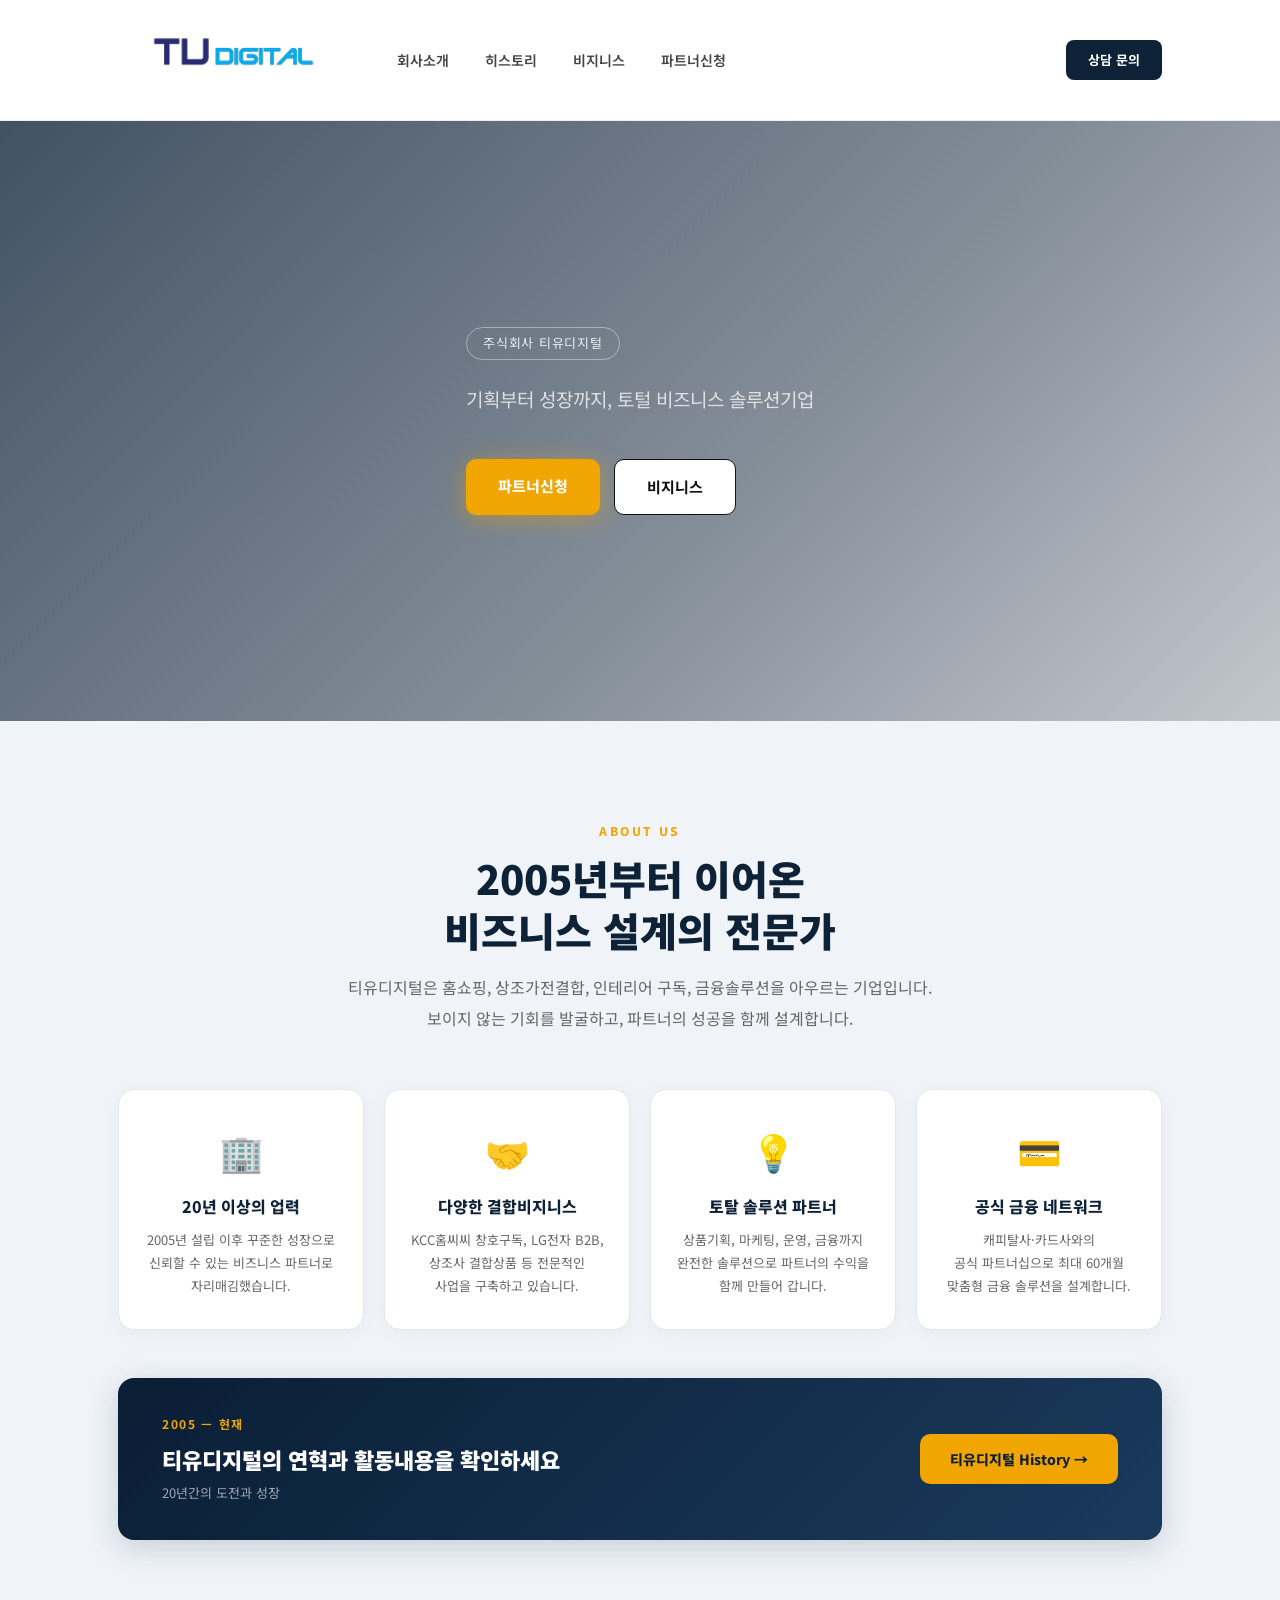
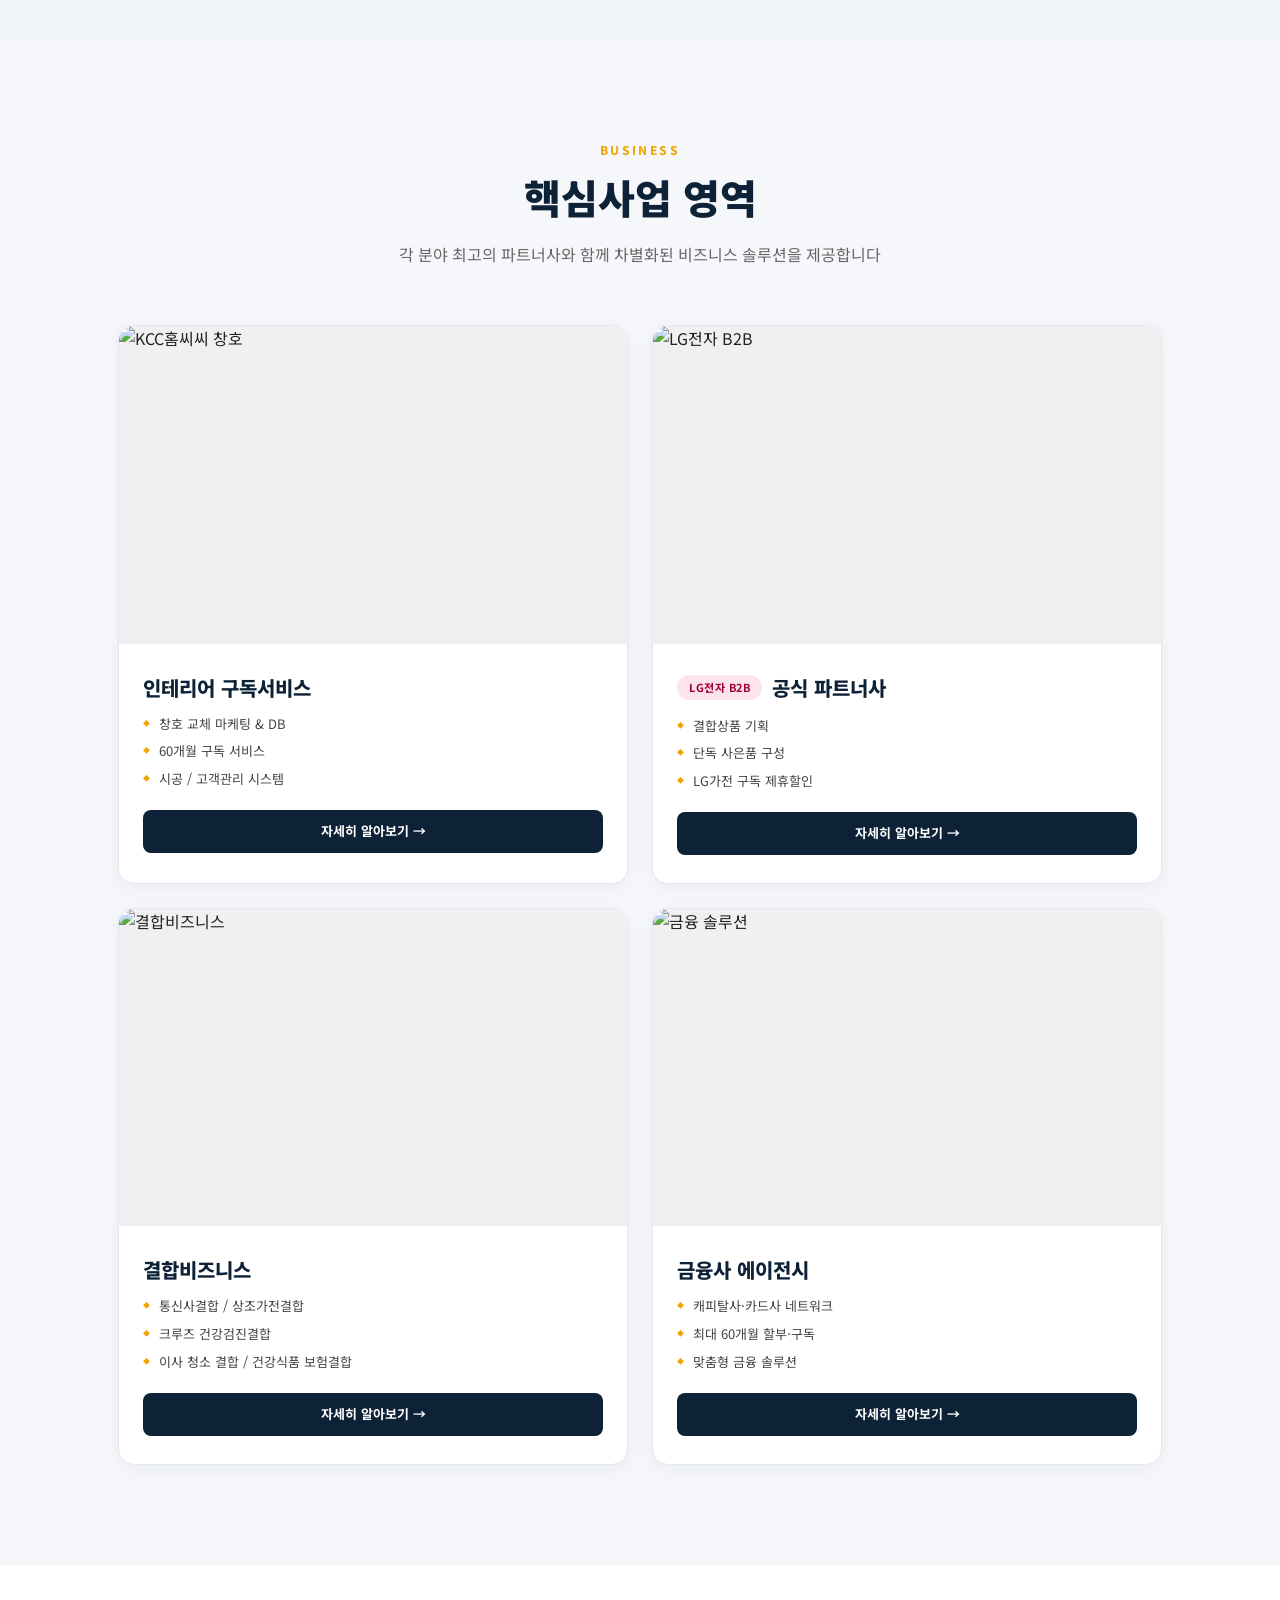
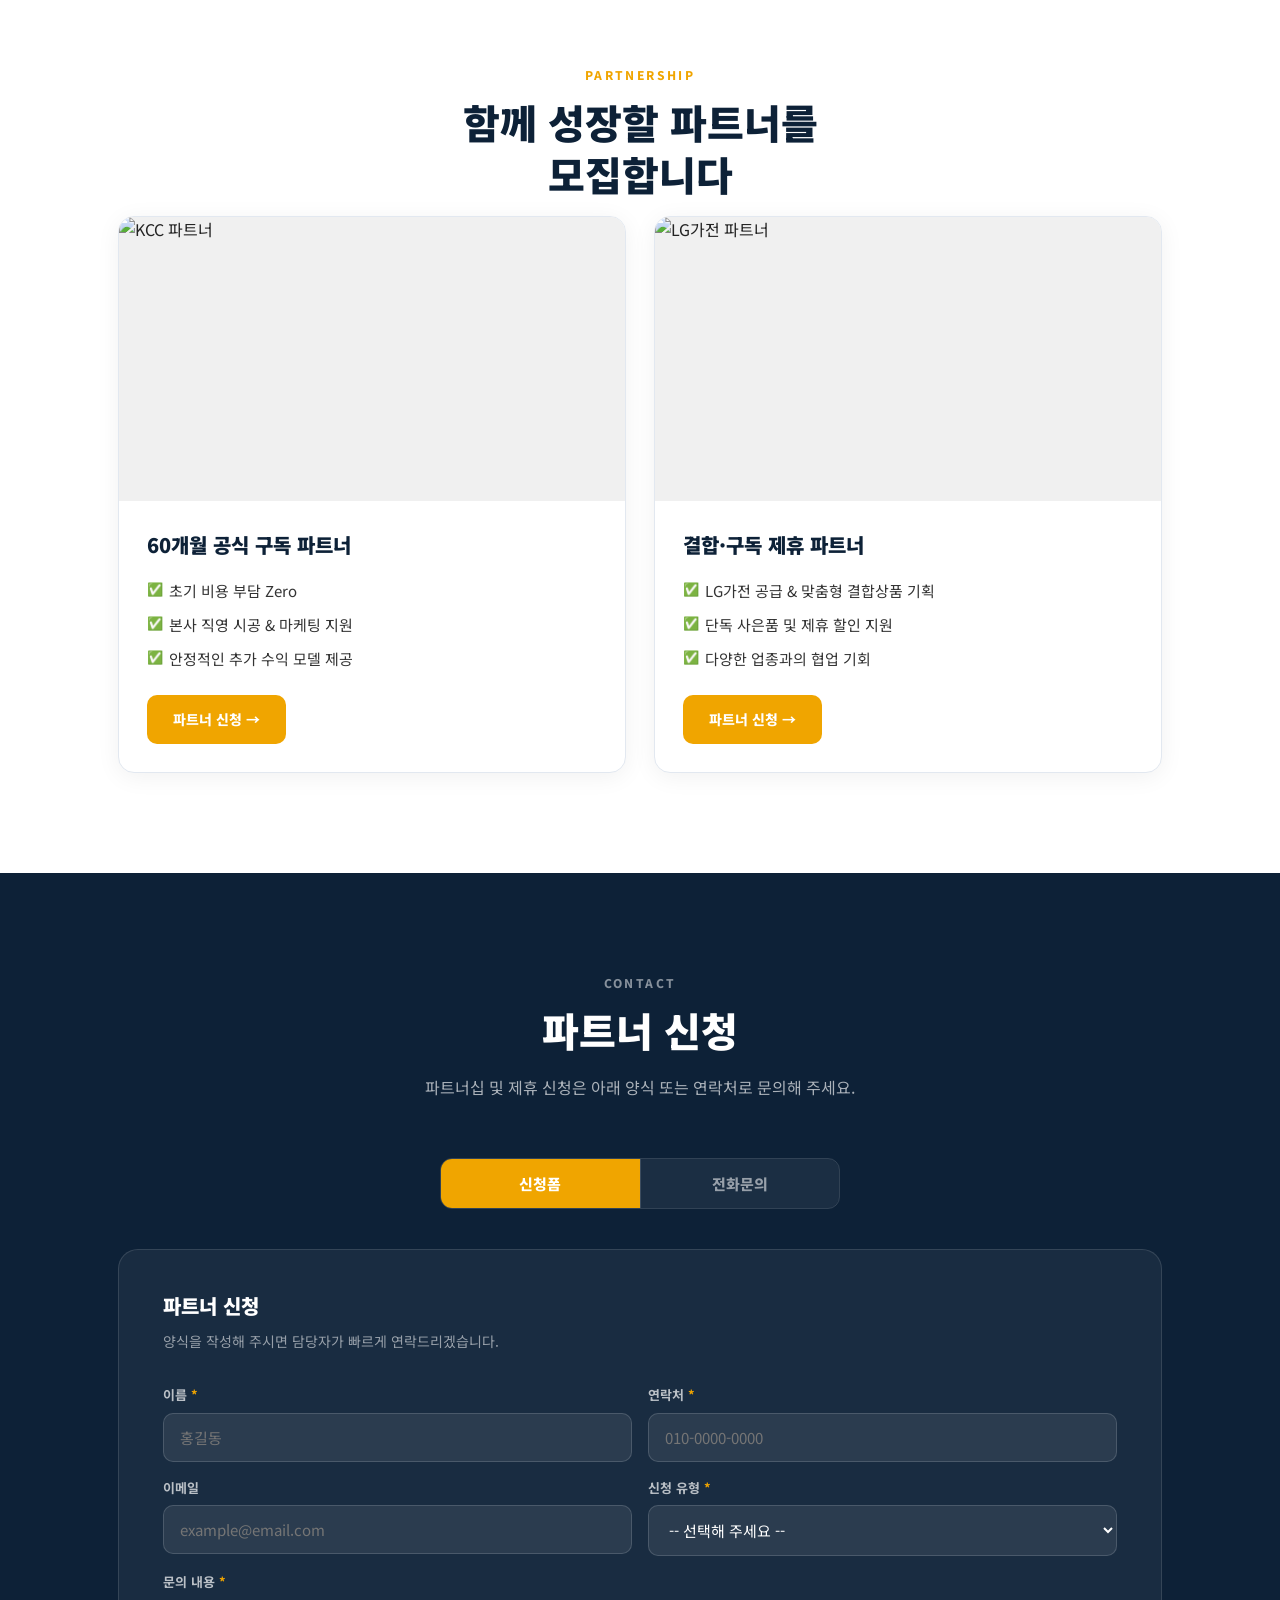
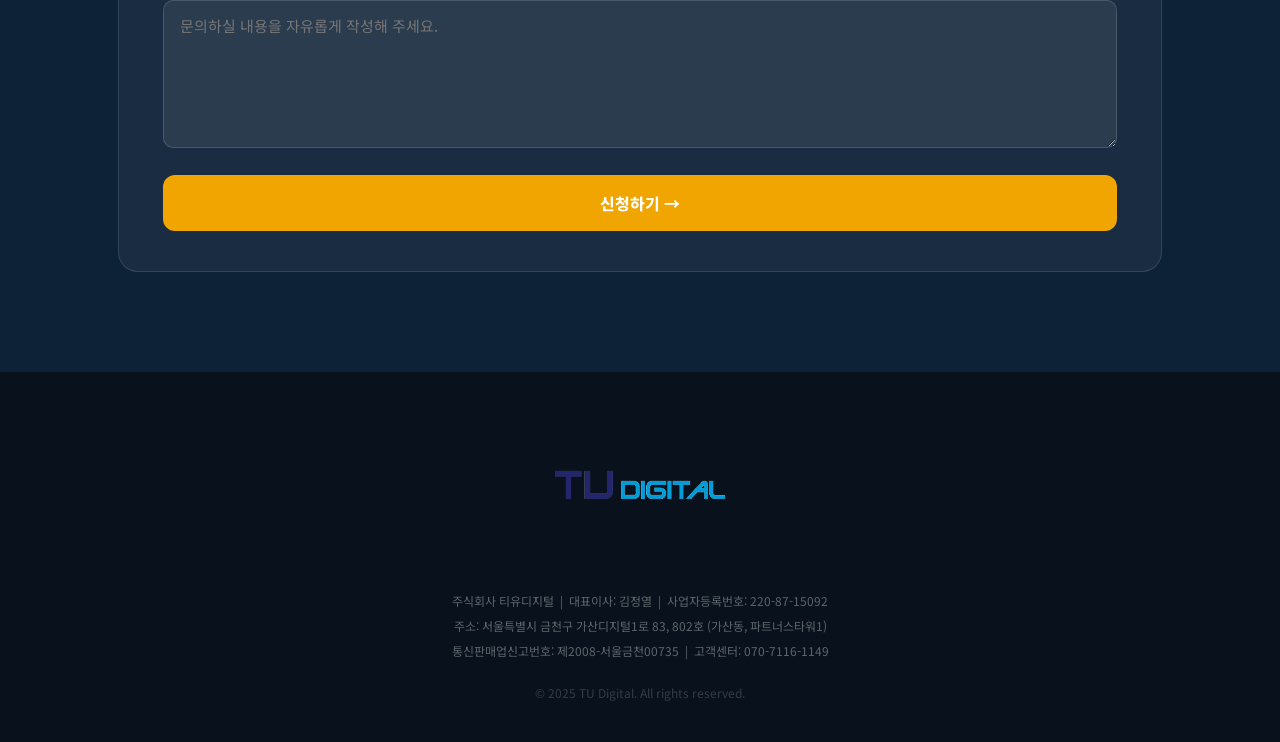
==== commit 73de2c21: "탭 레이블 변경: 연락처 → 전화문의" ====
--- a/index.html
+++ b/index.html
@@ -219,7 +219,7 @@
     <!-- 탭 버튼 -->
     <div style="display:flex;gap:0;border-radius:12px;overflow:hidden;border:1.5px solid rgba(255,255,255,0.15);max-width:400px;margin:0 auto 40px;">
       <button id="tab-btn-form" onclick="switchContactTab('form')" style="flex:1;padding:14px 0;background:#f0a500;color:#fff;font-size:15px;font-weight:800;border:none;cursor:pointer;font-family:inherit;transition:background 0.2s;">신청폼</button>
-      <button id="tab-btn-contact" onclick="switchContactTab('contact')" style="flex:1;padding:14px 0;background:rgba(255,255,255,0.06);color:rgba(255,255,255,0.55);font-size:15px;font-weight:800;border:none;border-left:1.5px solid rgba(255,255,255,0.15);cursor:pointer;font-family:inherit;transition:background 0.2s;">연락처</button>
+      <button id="tab-btn-contact" onclick="switchContactTab('contact')" style="flex:1;padding:14px 0;background:rgba(255,255,255,0.06);color:rgba(255,255,255,0.55);font-size:15px;font-weight:800;border:none;border-left:1.5px solid rgba(255,255,255,0.15);cursor:pointer;font-family:inherit;transition:background 0.2s;">전화문의</button>
     </div>
 
     <!-- 패널: 신청폼 -->
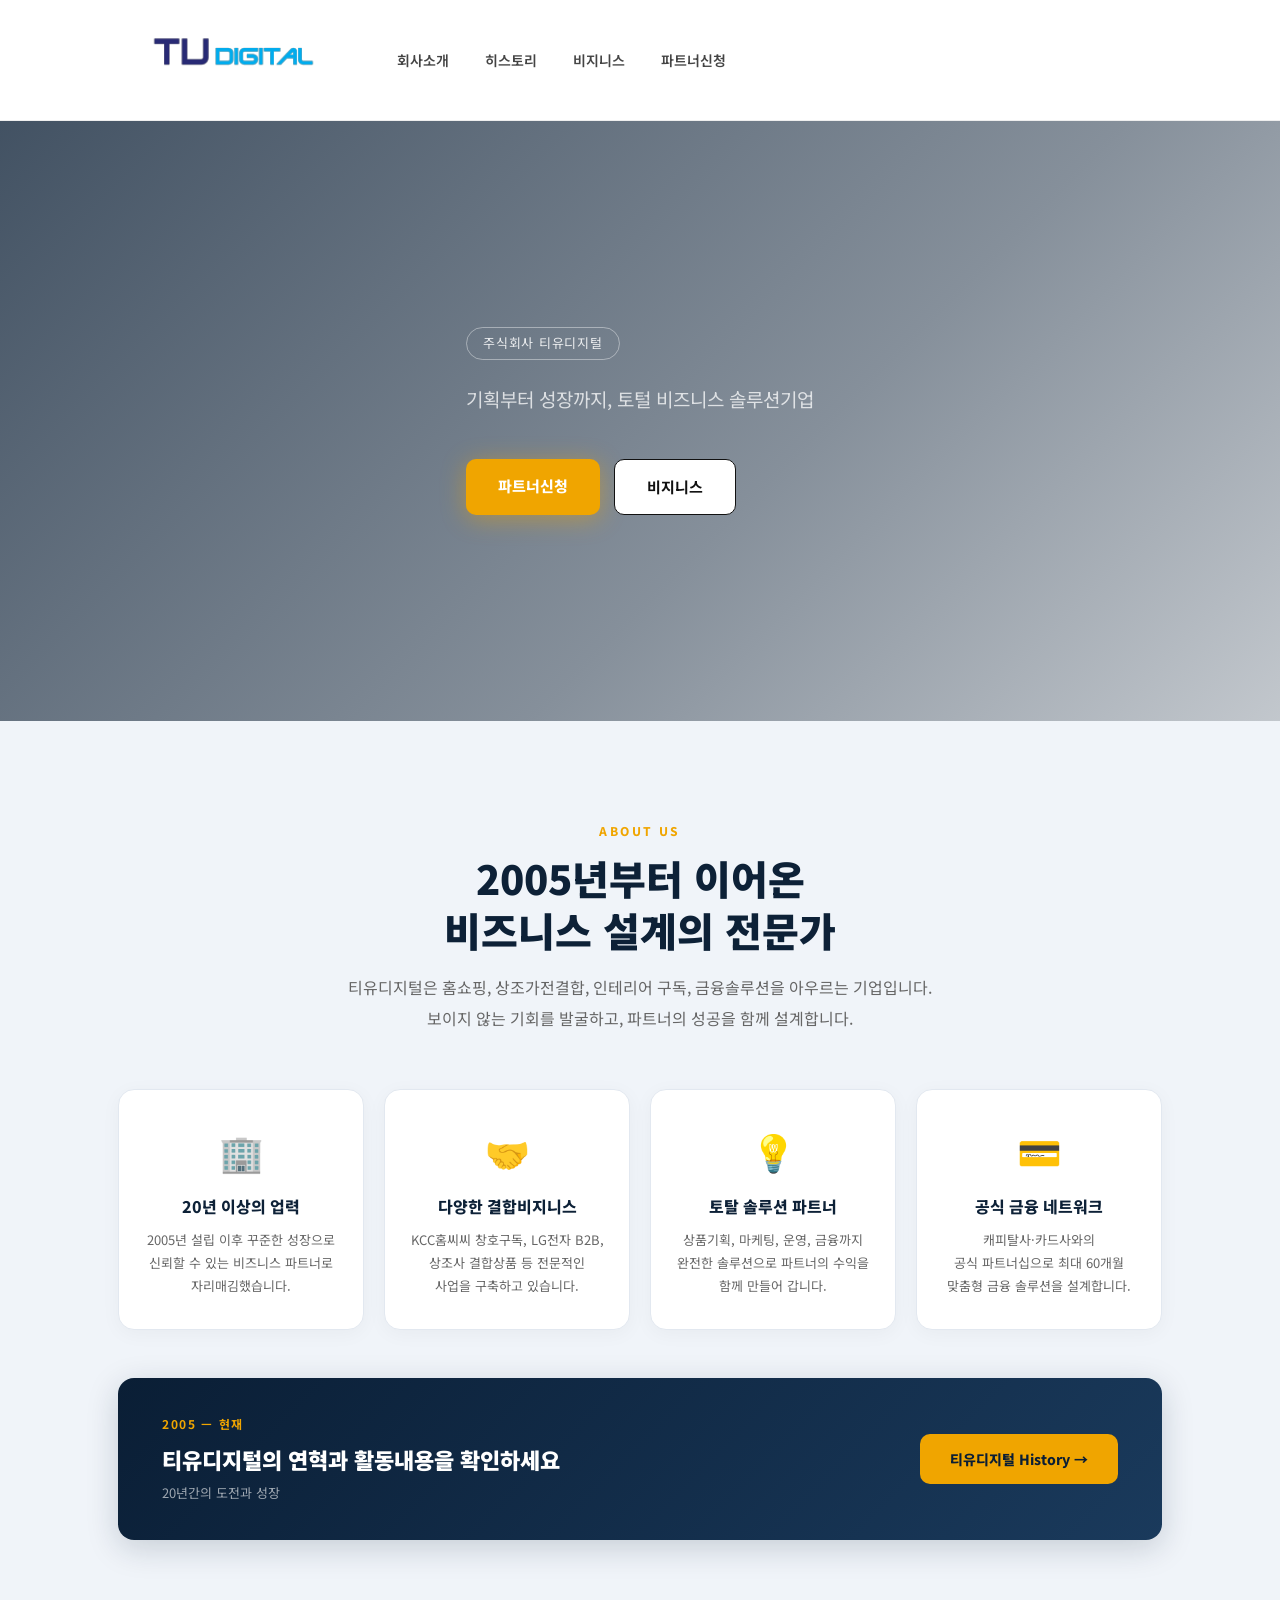
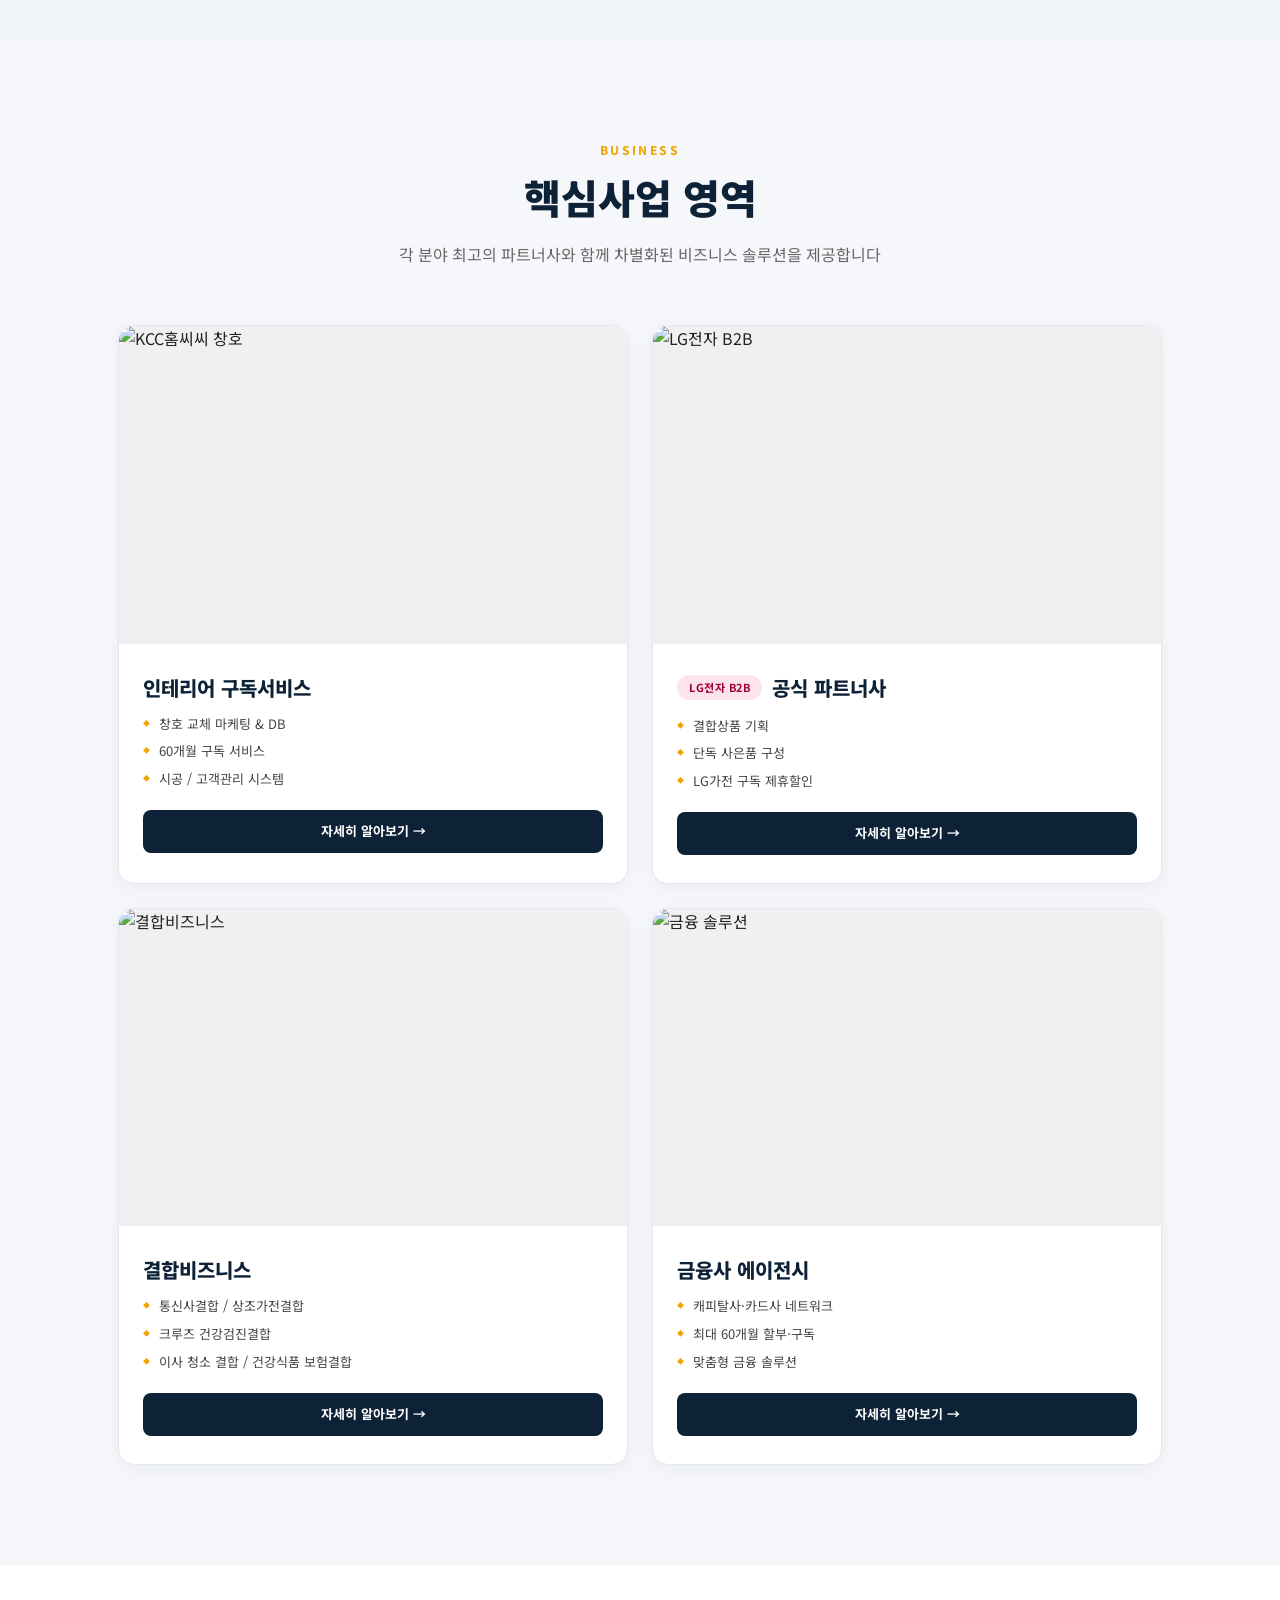
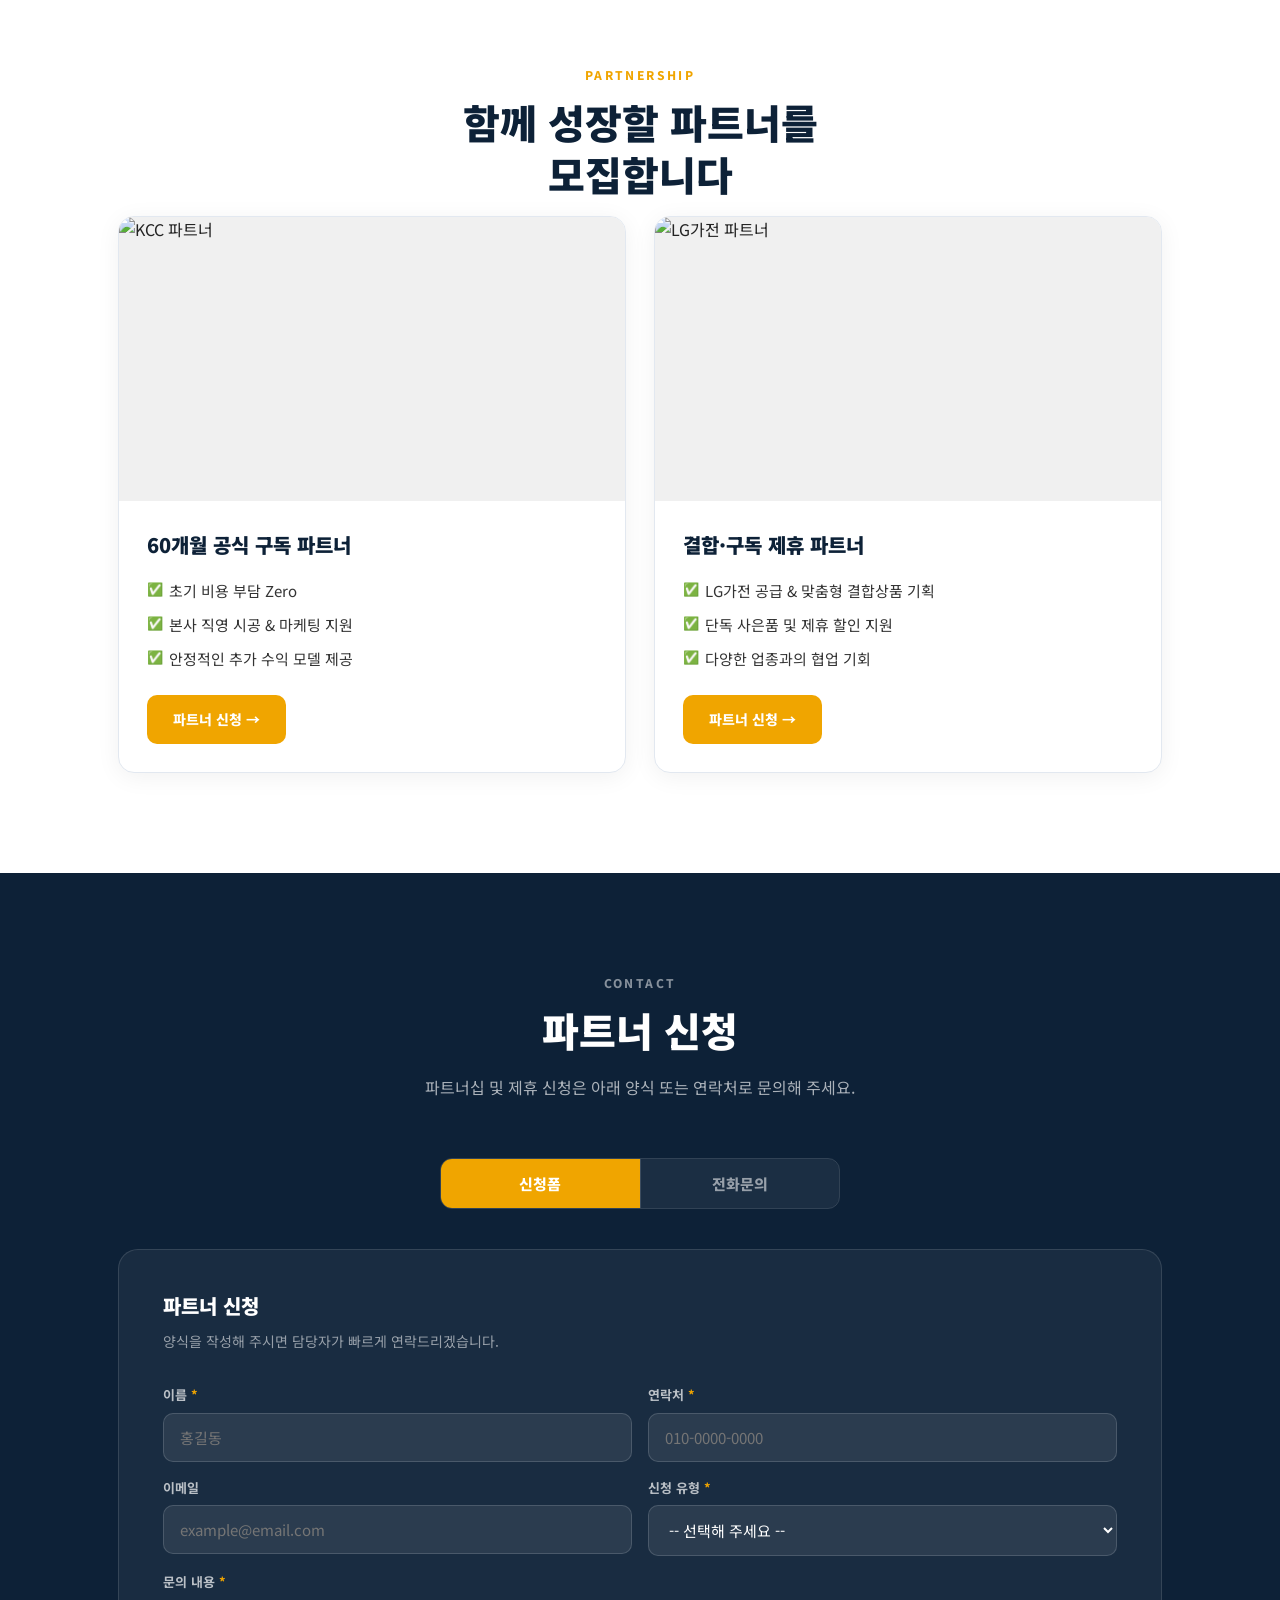
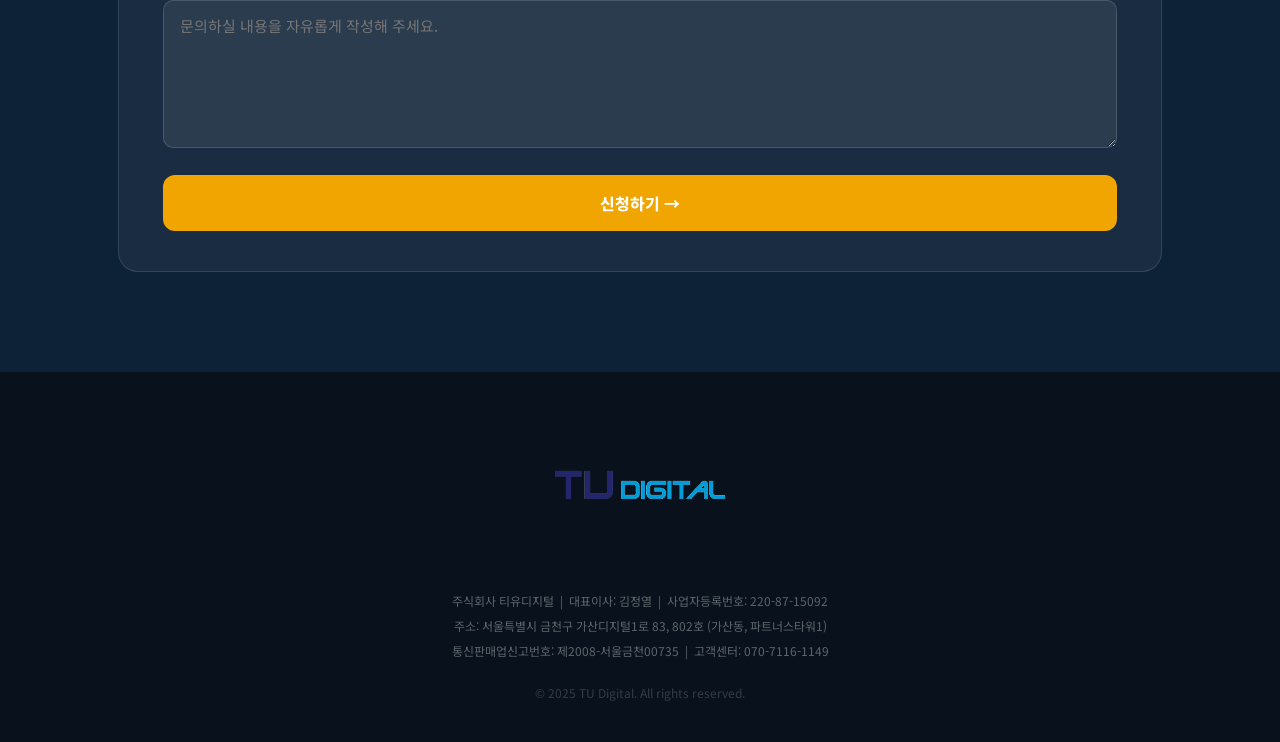
==== commit edca581b: "헤더 상담 문의 버튼 전 페이지 제거" ====
--- a/index.html
+++ b/index.html
@@ -21,16 +21,16 @@
       <a href="#about">회사소개</a>
       <a href="history.html">히스토리</a>
       <a href="#services">비지니스</a>
-      <a href="#partner">파트너신청</a>
+      <a href="#contact">파트너신청</a>
     </nav>
-    <a class="btn-header" href="#contact">상담 문의</a>
+
     <button class="nav-toggle" onclick="toggleNav()">☰</button>
   </div>
   <div class="mobile-nav" id="mobileNav">
     <a href="#about">회사소개</a>
     <a href="history.html">히스토리</a>
     <a href="#services">비지니스</a>
-    <a href="#partner">파트너신청</a>
+    <a href="#contact">파트너신청</a>
   </div>
 </header>
 
@@ -46,7 +46,7 @@
     <p class="hero-tag">주식회사 티유디지털</p>
     <p class="hero-sub">기획부터 성장까지, 토털 비즈니스 솔루션기업</p>
     <div class="hero-btns">
-      <a class="btn-primary" href="#partner">파트너신청</a>
+      <a class="btn-primary" href="#contact">파트너신청</a>
       <a class="btn-ghost" href="#services">비지니스</a>
     </div>
   </div>
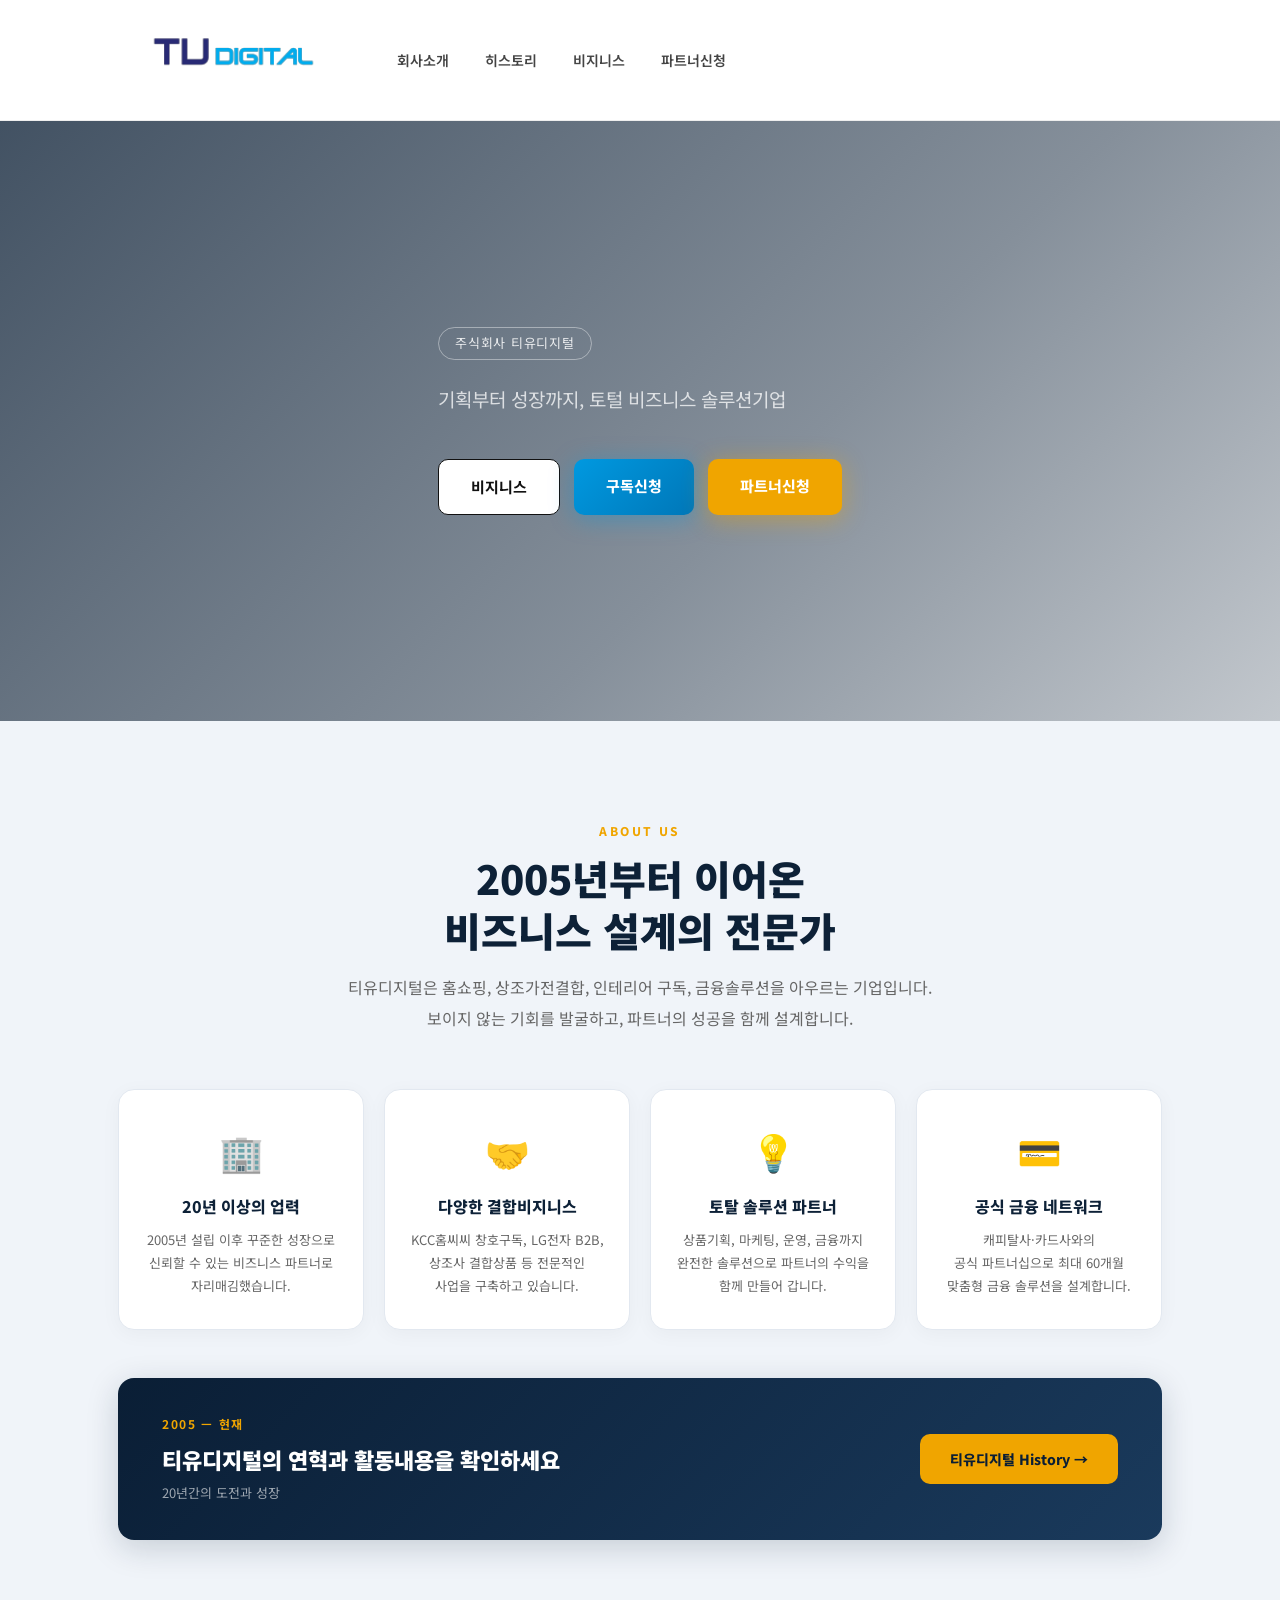
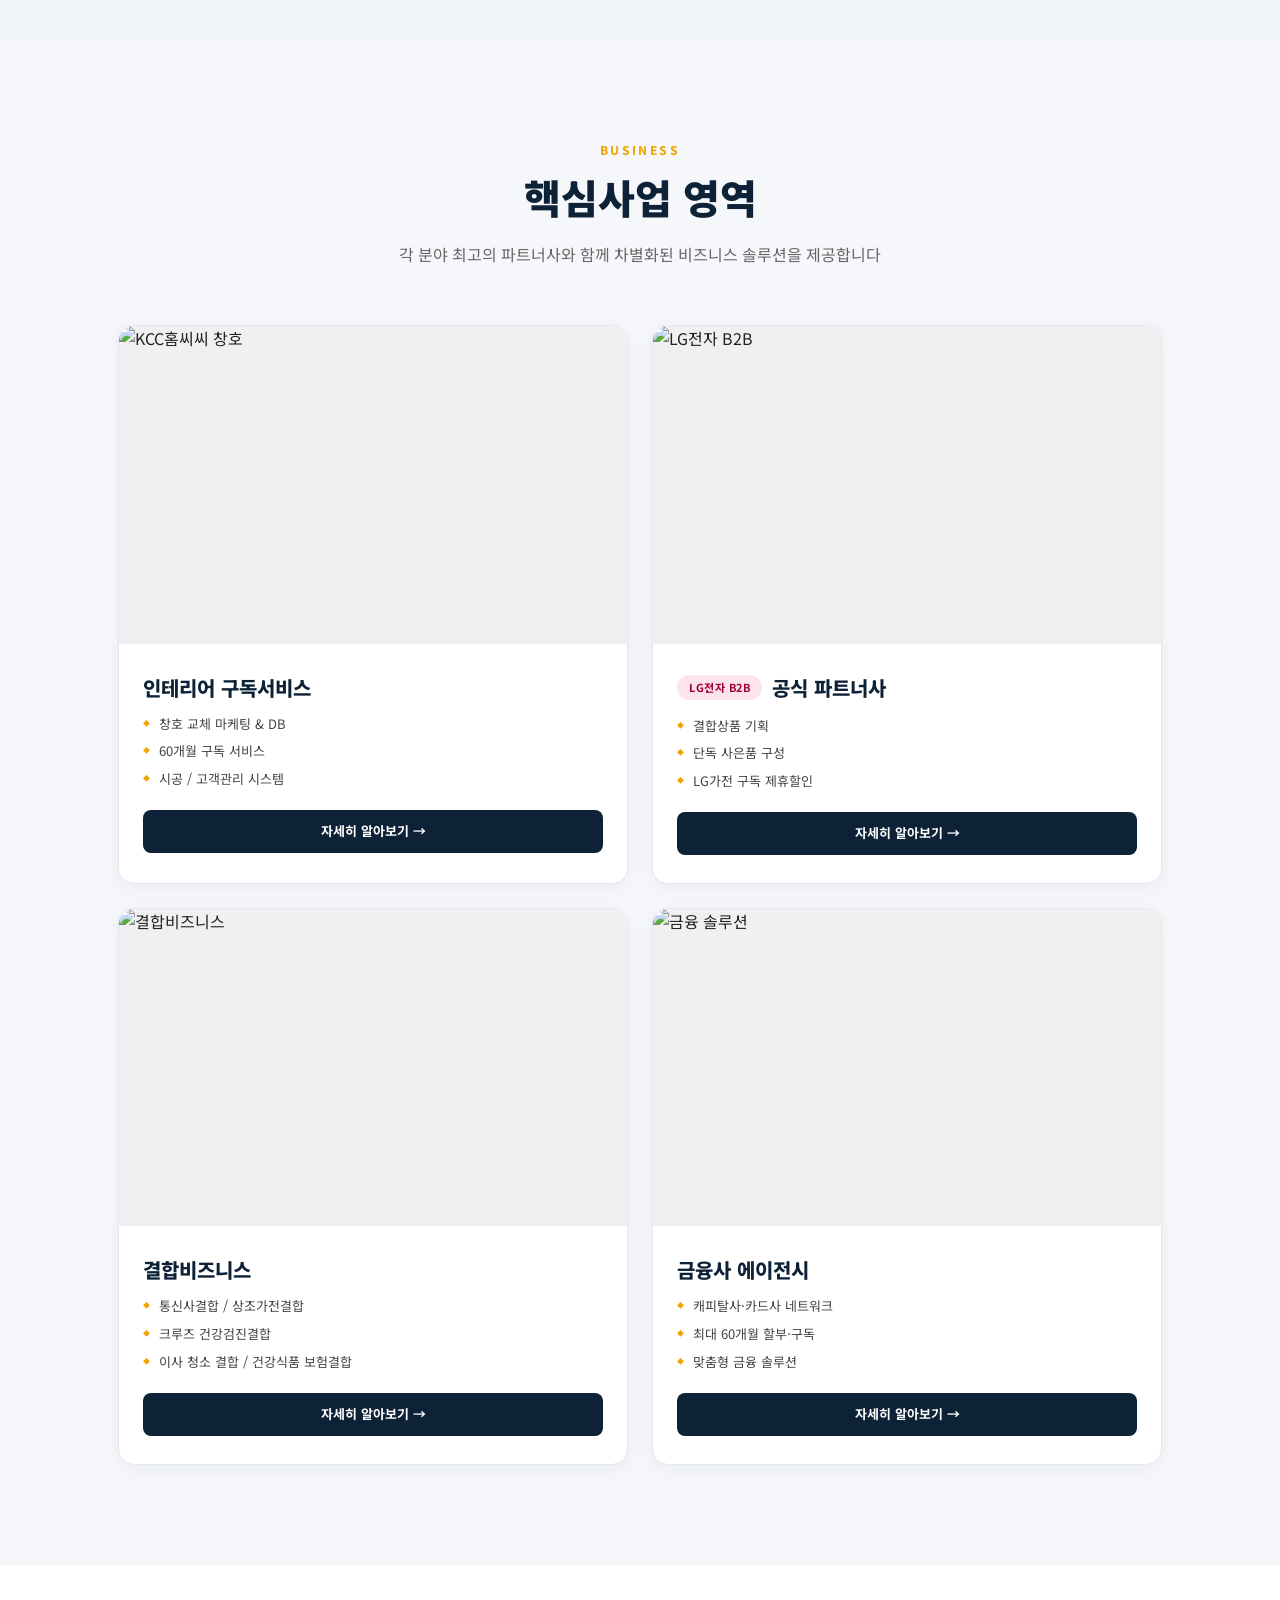
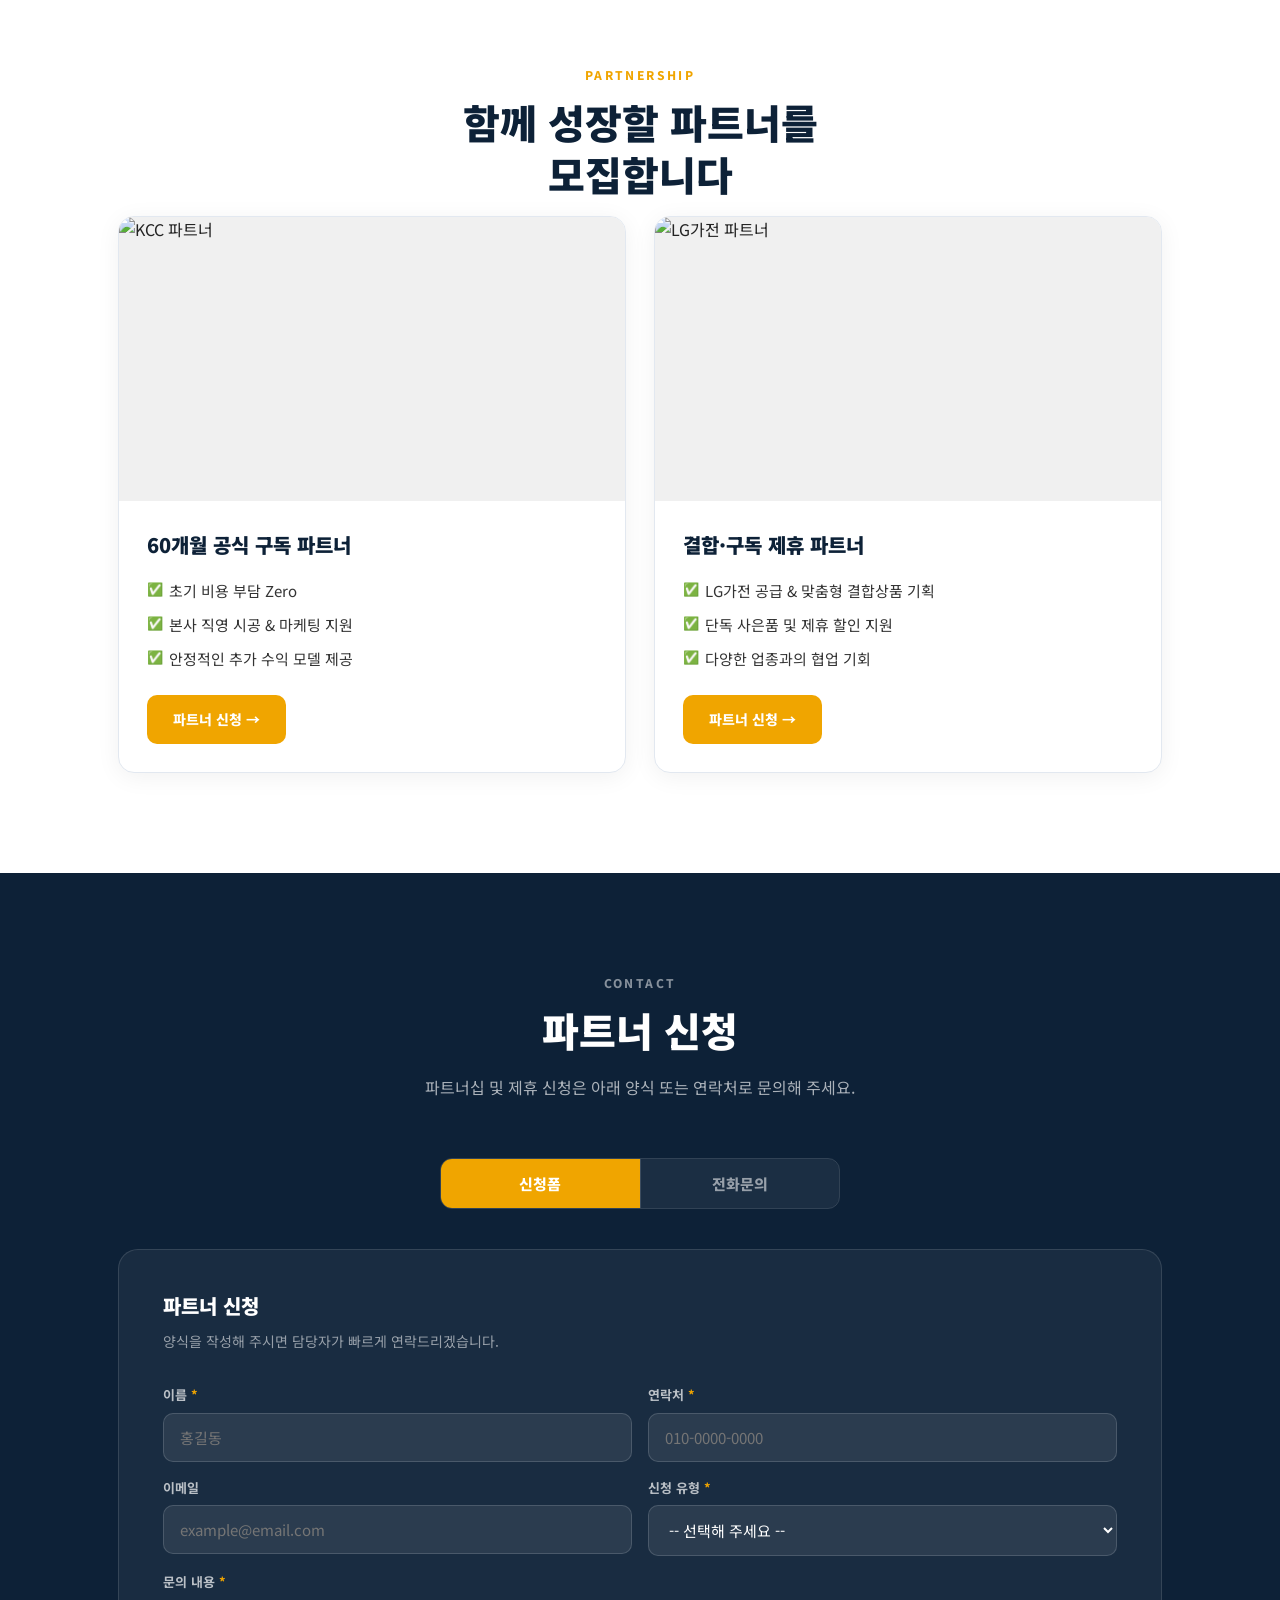
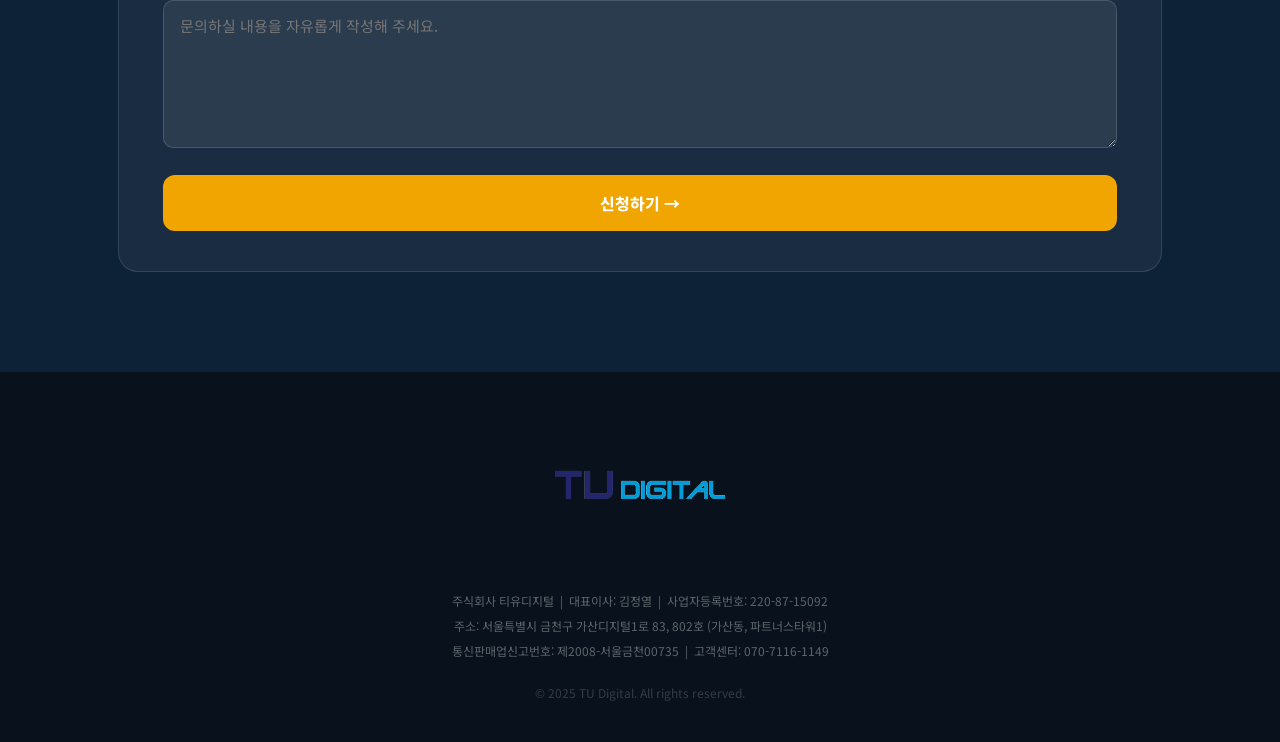
==== commit 298da6c1: "히어로 버튼 3개로 변경: 비지니스·구독신청·파트너신청 - 구독신청 버튼(파란색) 추가 → partner.html 연결 - 버튼 순서: 비지니스(흰색) → 구독신청(파란색) → 파" ====
--- a/index.html
+++ b/index.html
@@ -46,8 +46,9 @@
     <p class="hero-tag">주식회사 티유디지털</p>
     <p class="hero-sub">기획부터 성장까지, 토털 비즈니스 솔루션기업</p>
     <div class="hero-btns">
+      <a class="btn-ghost" href="#services">비지니스</a>
+      <a class="btn-subscribe" href="partner.html">구독신청</a>
       <a class="btn-primary" href="#contact">파트너신청</a>
-      <a class="btn-ghost" href="#services">비지니스</a>
     </div>
   </div>
 </section>
--- a/static/style.css
+++ b/static/style.css
@@ -1,4 +1,4 @@
-/* Created: 2026-06-16 */
+﻿/* Created: 2026-06-16 */
 *, *::before, *::after { box-sizing: border-box; margin: 0; padding: 0; }
 
 :root {
@@ -156,6 +156,20 @@
   display: flex;
   gap: 14px;
   flex-wrap: wrap;
+}
+.btn-subscribe {
+  background: linear-gradient(135deg, #0099e0, #0077b8);
+  color: #fff;
+  font-size: 15px;
+  font-weight: 800;
+  padding: 15px 32px;
+  border-radius: 10px;
+  transition: background 0.15s, transform 0.15s;
+  box-shadow: 0 4px 24px rgba(0,153,224,0.4);
+}
+.btn-subscribe:hover { background: linear-gradient(135deg, #0088cc, #005fa3); transform: translateY(-2px); }
+@media (max-width: 768px) {
+  .btn-subscribe { width: auto; text-align: center; font-size: 13px; padding: 12px 18px; font-weight: 900; }
 }
 .btn-primary {
   background: var(--gold);
@@ -699,7 +713,21 @@
   .hero-sub { display: block; }
   .hero h1 { margin-bottom: 32px; }
   .hero-btns { flex-direction: row; gap: 10px; }
-  .btn-primary { width: auto; text-align: center; font-size: 13px; padding: 12px 18px; font-weight: 900; }
+  .btn-subscribe {
+  background: linear-gradient(135deg, #0099e0, #0077b8);
+  color: #fff;
+  font-size: 15px;
+  font-weight: 800;
+  padding: 15px 32px;
+  border-radius: 10px;
+  transition: background 0.15s, transform 0.15s;
+  box-shadow: 0 4px 24px rgba(0,153,224,0.4);
+}
+.btn-subscribe:hover { background: linear-gradient(135deg, #0088cc, #005fa3); transform: translateY(-2px); }
+@media (max-width: 768px) {
+  .btn-subscribe { width: auto; text-align: center; font-size: 13px; padding: 12px 18px; font-weight: 900; }
+}
+.btn-primary { width: auto; text-align: center; font-size: 13px; padding: 12px 18px; font-weight: 900; }
   .btn-ghost { width: auto; text-align: center; font-size: 13px; padding: 12px 18px; }
 
   /* 섹션 */
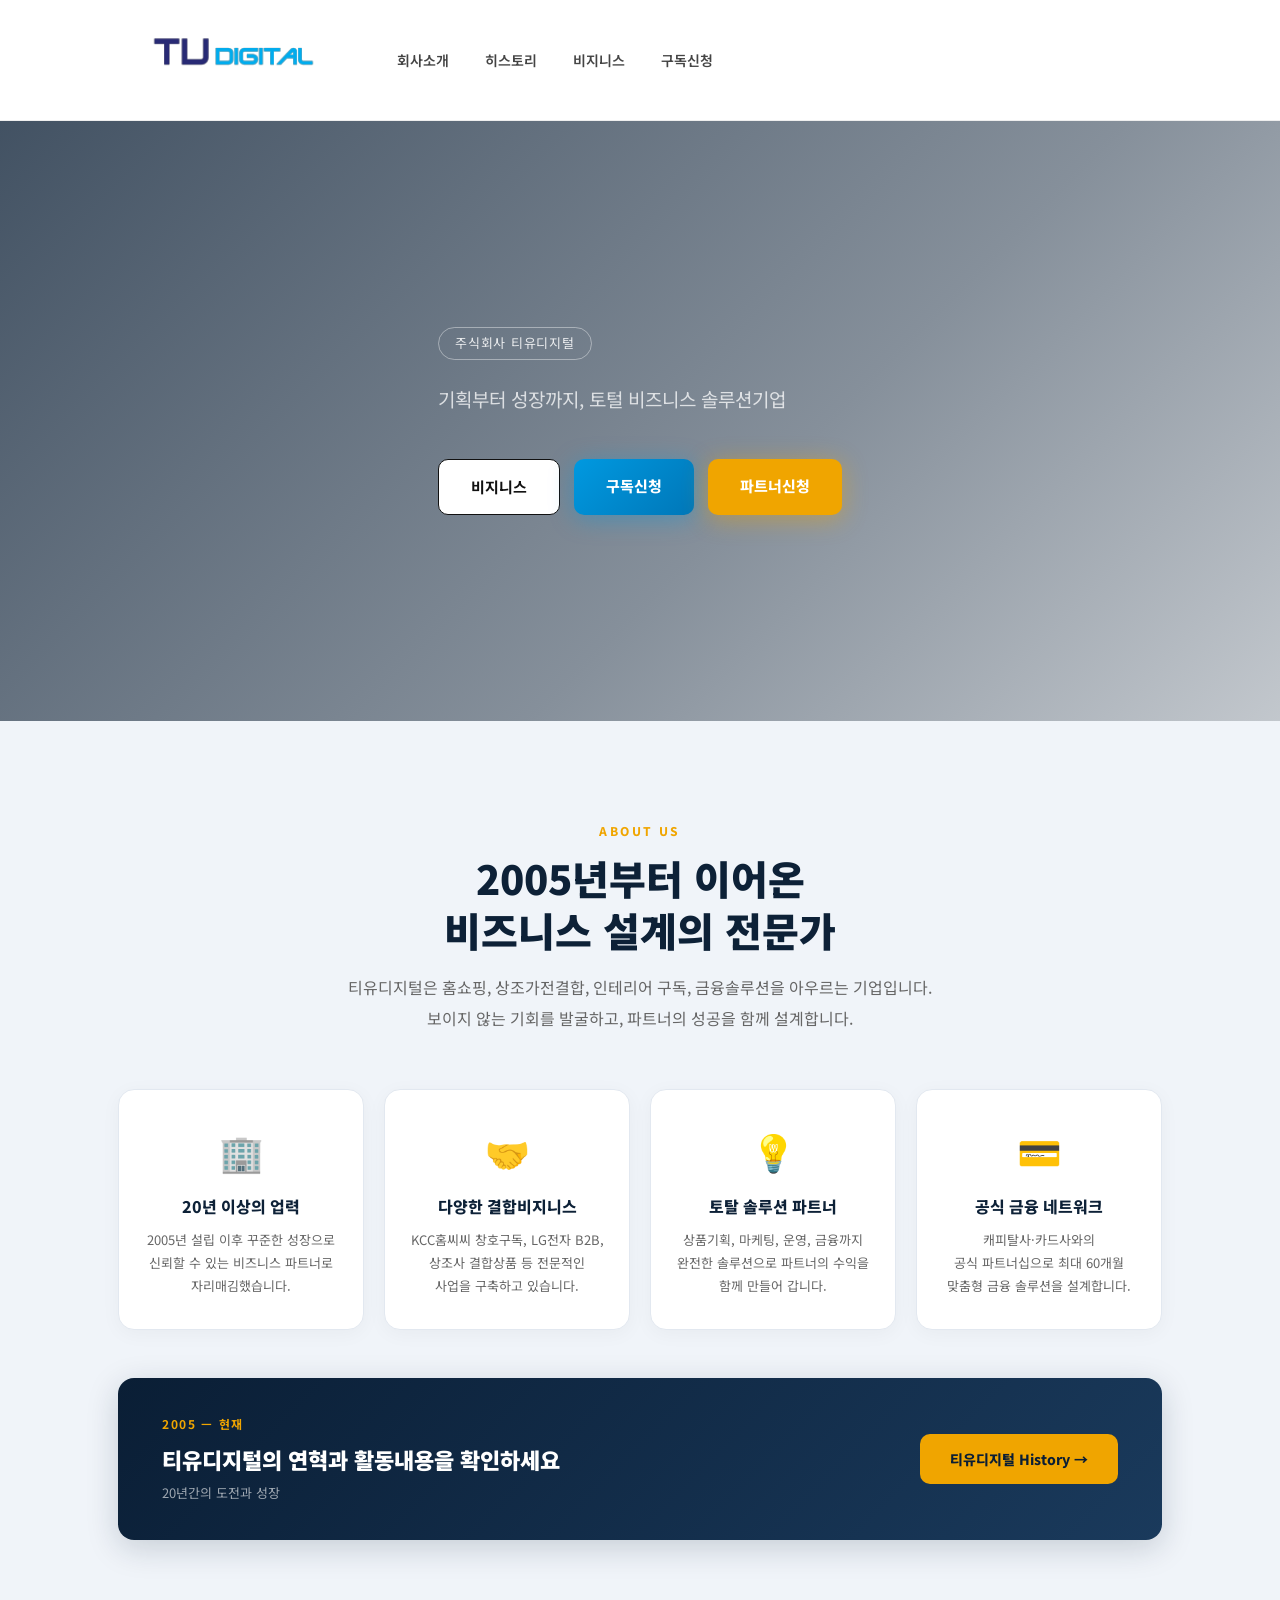
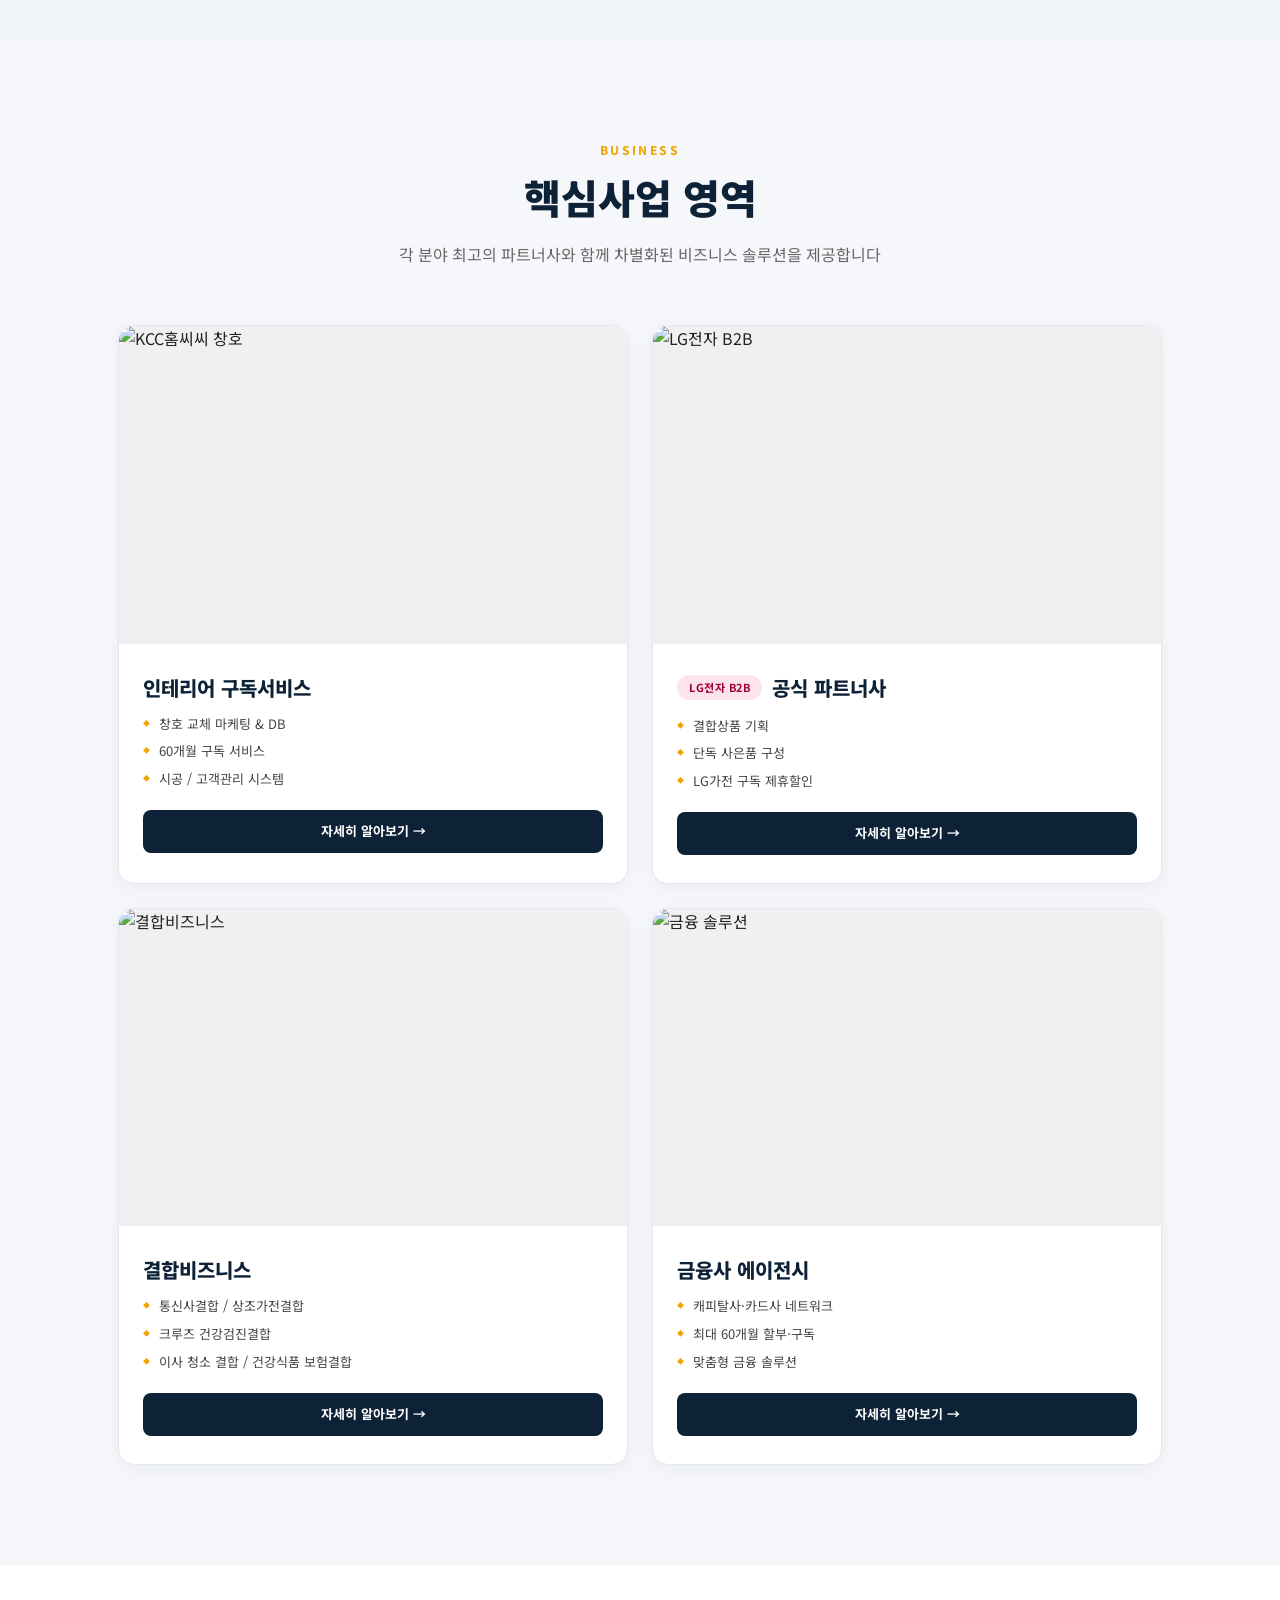
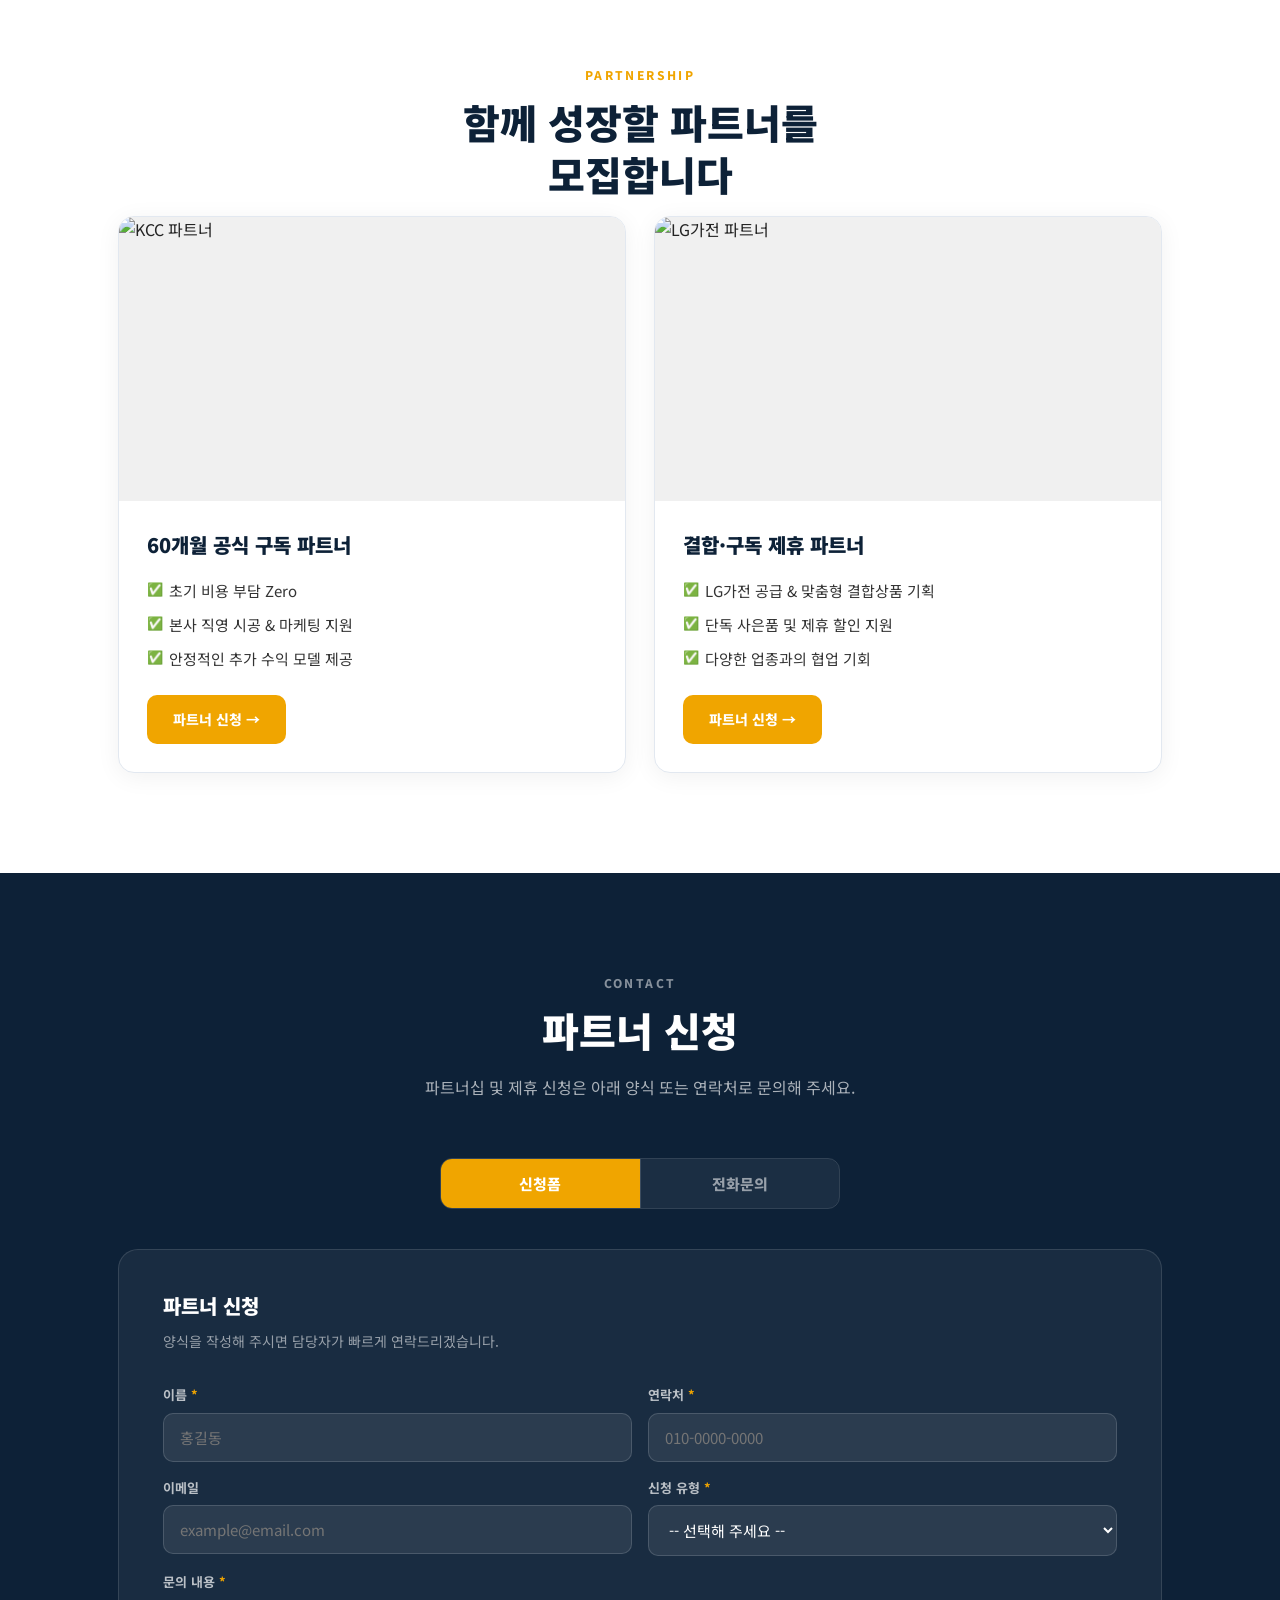
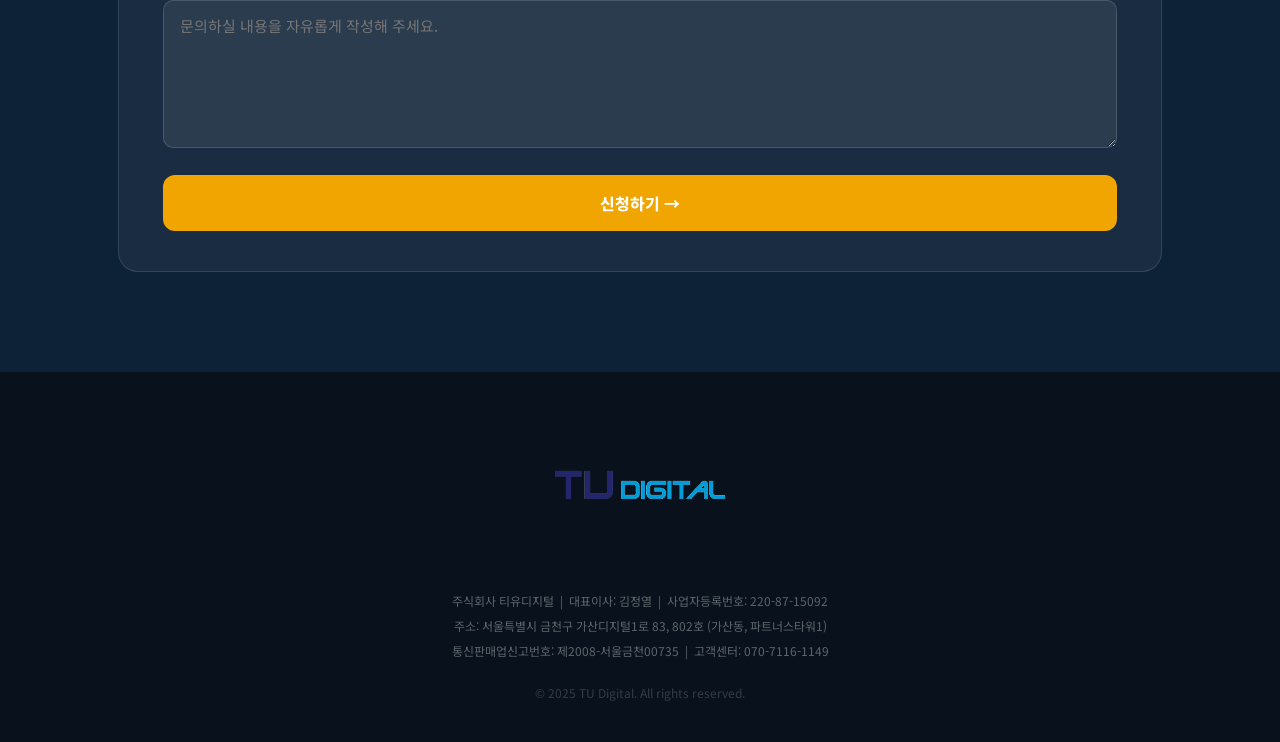
==== commit 67166549: "index.html: 상단 네비 파트너신청→구독신청 변경" ====
--- a/index.html
+++ b/index.html
@@ -7,7 +7,7 @@
   <title>티유디지털 | 보이지 않는 기회를 설계하다</title>
   <link rel="preconnect" href="https://fonts.googleapis.com" />
   <link href="https://fonts.googleapis.com/css2?family=Noto+Sans+KR:wght@400;600;700;900&display=swap" rel="stylesheet" />
-  <link rel="stylesheet" href="static/style.css?v=9" />
+  <link rel="stylesheet" href="static/style.css?v=10" />
 </head>
 <body>
 
@@ -21,7 +21,7 @@
       <a href="#about">회사소개</a>
       <a href="history.html">히스토리</a>
       <a href="#services">비지니스</a>
-      <a href="#contact">파트너신청</a>
+      <a href="partner.html">구독신청</a>
     </nav>
 
     <button class="nav-toggle" onclick="toggleNav()">☰</button>
@@ -30,7 +30,7 @@
     <a href="#about">회사소개</a>
     <a href="history.html">히스토리</a>
     <a href="#services">비지니스</a>
-    <a href="#contact">파트너신청</a>
+    <a href="partner.html">구독신청</a>
   </div>
 </header>
 
--- a/static/style.css
+++ b/static/style.css
@@ -1,4 +1,4 @@
-﻿/* Created: 2026-06-16 */
+/* Created: 2026-06-16 */
 *, *::before, *::after { box-sizing: border-box; margin: 0; padding: 0; }
 
 :root {
@@ -157,6 +157,17 @@
   gap: 14px;
   flex-wrap: wrap;
 }
+.btn-primary {
+  background: var(--gold);
+  color: var(--white);
+  font-size: 15px;
+  font-weight: 800;
+  padding: 15px 32px;
+  border-radius: 10px;
+  transition: background 0.15s, transform 0.15s;
+  box-shadow: 0 4px 24px rgba(240,165,0,0.45);
+}
+.btn-primary:hover { background: var(--gold-dark); transform: translateY(-2px); }
 .btn-subscribe {
   background: linear-gradient(135deg, #0099e0, #0077b8);
   color: #fff;
@@ -168,20 +179,6 @@
   box-shadow: 0 4px 24px rgba(0,153,224,0.4);
 }
 .btn-subscribe:hover { background: linear-gradient(135deg, #0088cc, #005fa3); transform: translateY(-2px); }
-@media (max-width: 768px) {
-  .btn-subscribe { width: auto; text-align: center; font-size: 13px; padding: 12px 18px; font-weight: 900; }
-}
-.btn-primary {
-  background: var(--gold);
-  color: var(--white);
-  font-size: 15px;
-  font-weight: 800;
-  padding: 15px 32px;
-  border-radius: 10px;
-  transition: background 0.15s, transform 0.15s;
-  box-shadow: 0 4px 24px rgba(240,165,0,0.45);
-}
-.btn-primary:hover { background: var(--gold-dark); transform: translateY(-2px); }
 .btn-ghost {
   background: var(--white);
   color: #111;
@@ -713,22 +710,9 @@
   .hero-sub { display: block; }
   .hero h1 { margin-bottom: 32px; }
   .hero-btns { flex-direction: row; gap: 10px; }
-  .btn-subscribe {
-  background: linear-gradient(135deg, #0099e0, #0077b8);
-  color: #fff;
-  font-size: 15px;
-  font-weight: 800;
-  padding: 15px 32px;
-  border-radius: 10px;
-  transition: background 0.15s, transform 0.15s;
-  box-shadow: 0 4px 24px rgba(0,153,224,0.4);
-}
-.btn-subscribe:hover { background: linear-gradient(135deg, #0088cc, #005fa3); transform: translateY(-2px); }
-@media (max-width: 768px) {
+  .btn-primary { width: auto; text-align: center; font-size: 13px; padding: 12px 18px; font-weight: 900; }
+  .btn-ghost { width: auto; text-align: center; font-size: 13px; padding: 12px 18px; }
   .btn-subscribe { width: auto; text-align: center; font-size: 13px; padding: 12px 18px; font-weight: 900; }
-}
-.btn-primary { width: auto; text-align: center; font-size: 13px; padding: 12px 18px; font-weight: 900; }
-  .btn-ghost { width: auto; text-align: center; font-size: 13px; padding: 12px 18px; }
 
   /* 섹션 */
   .section { padding: 56px 0; }
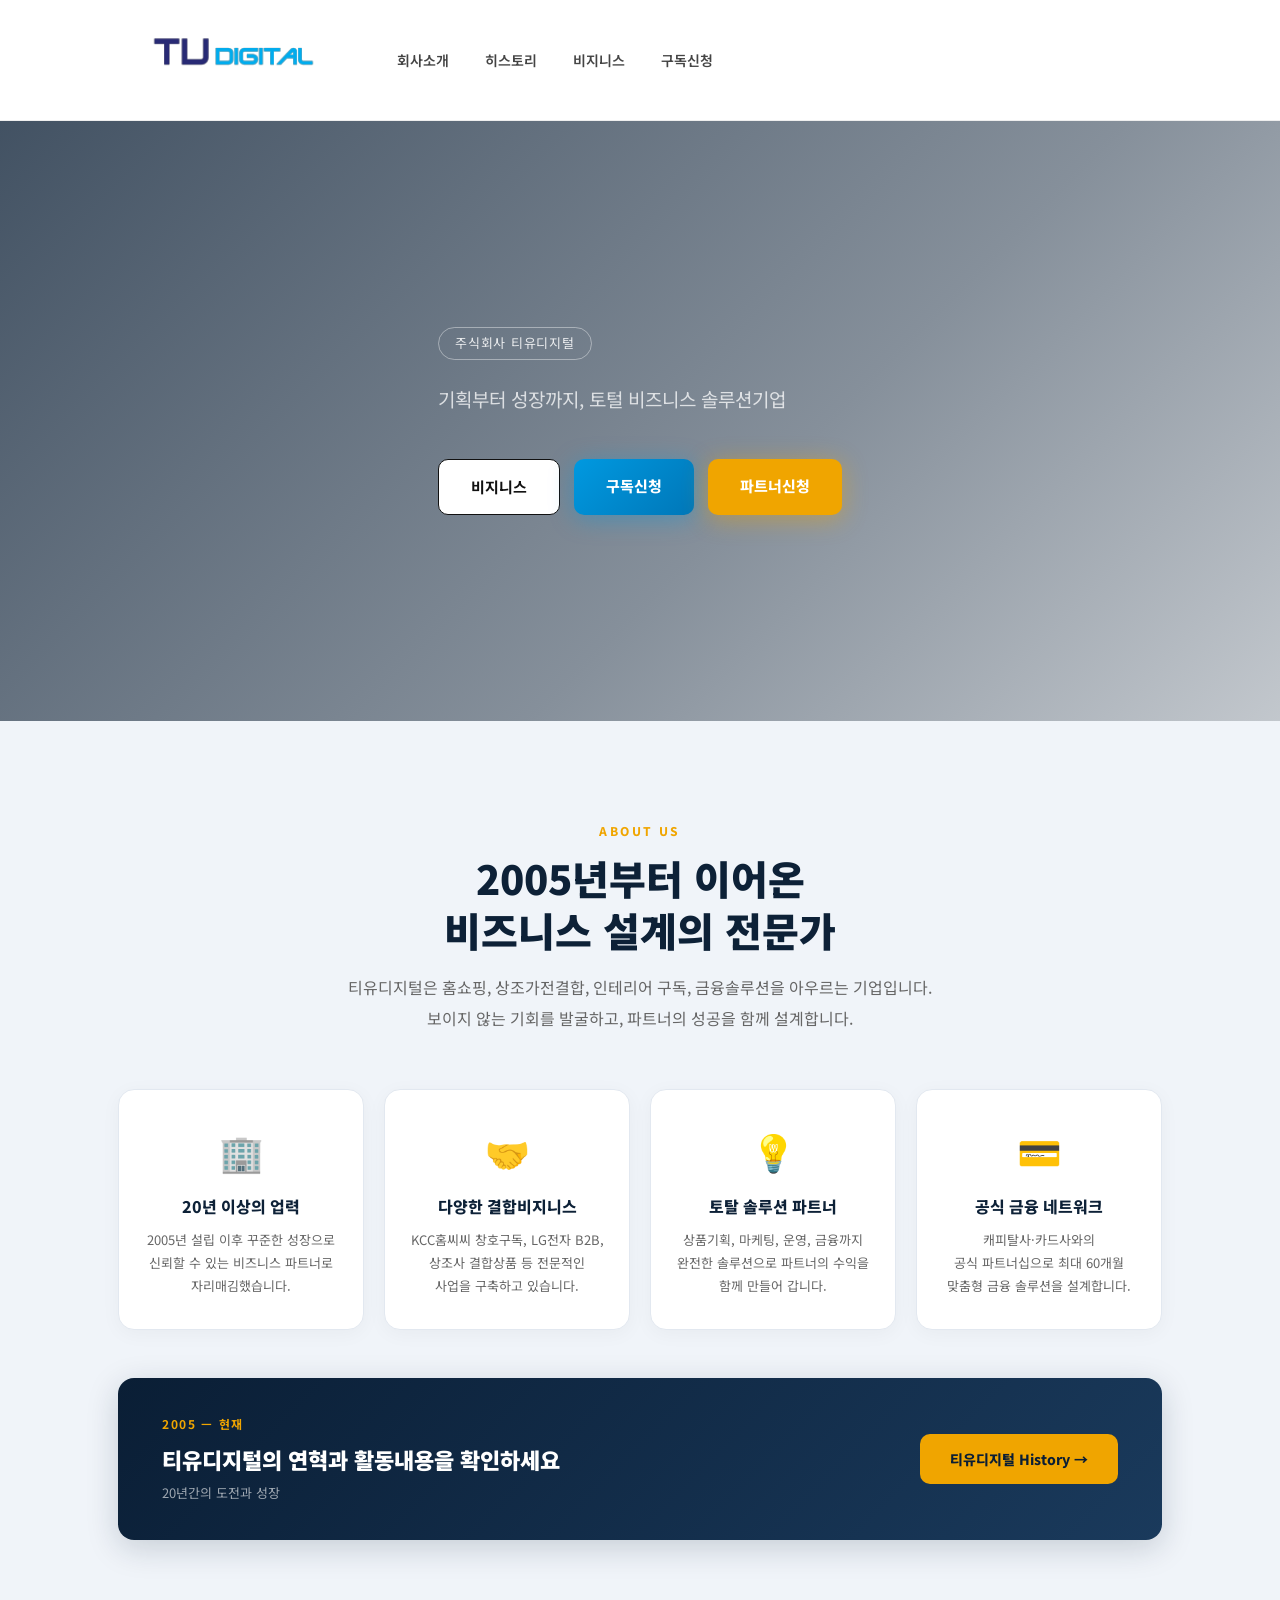
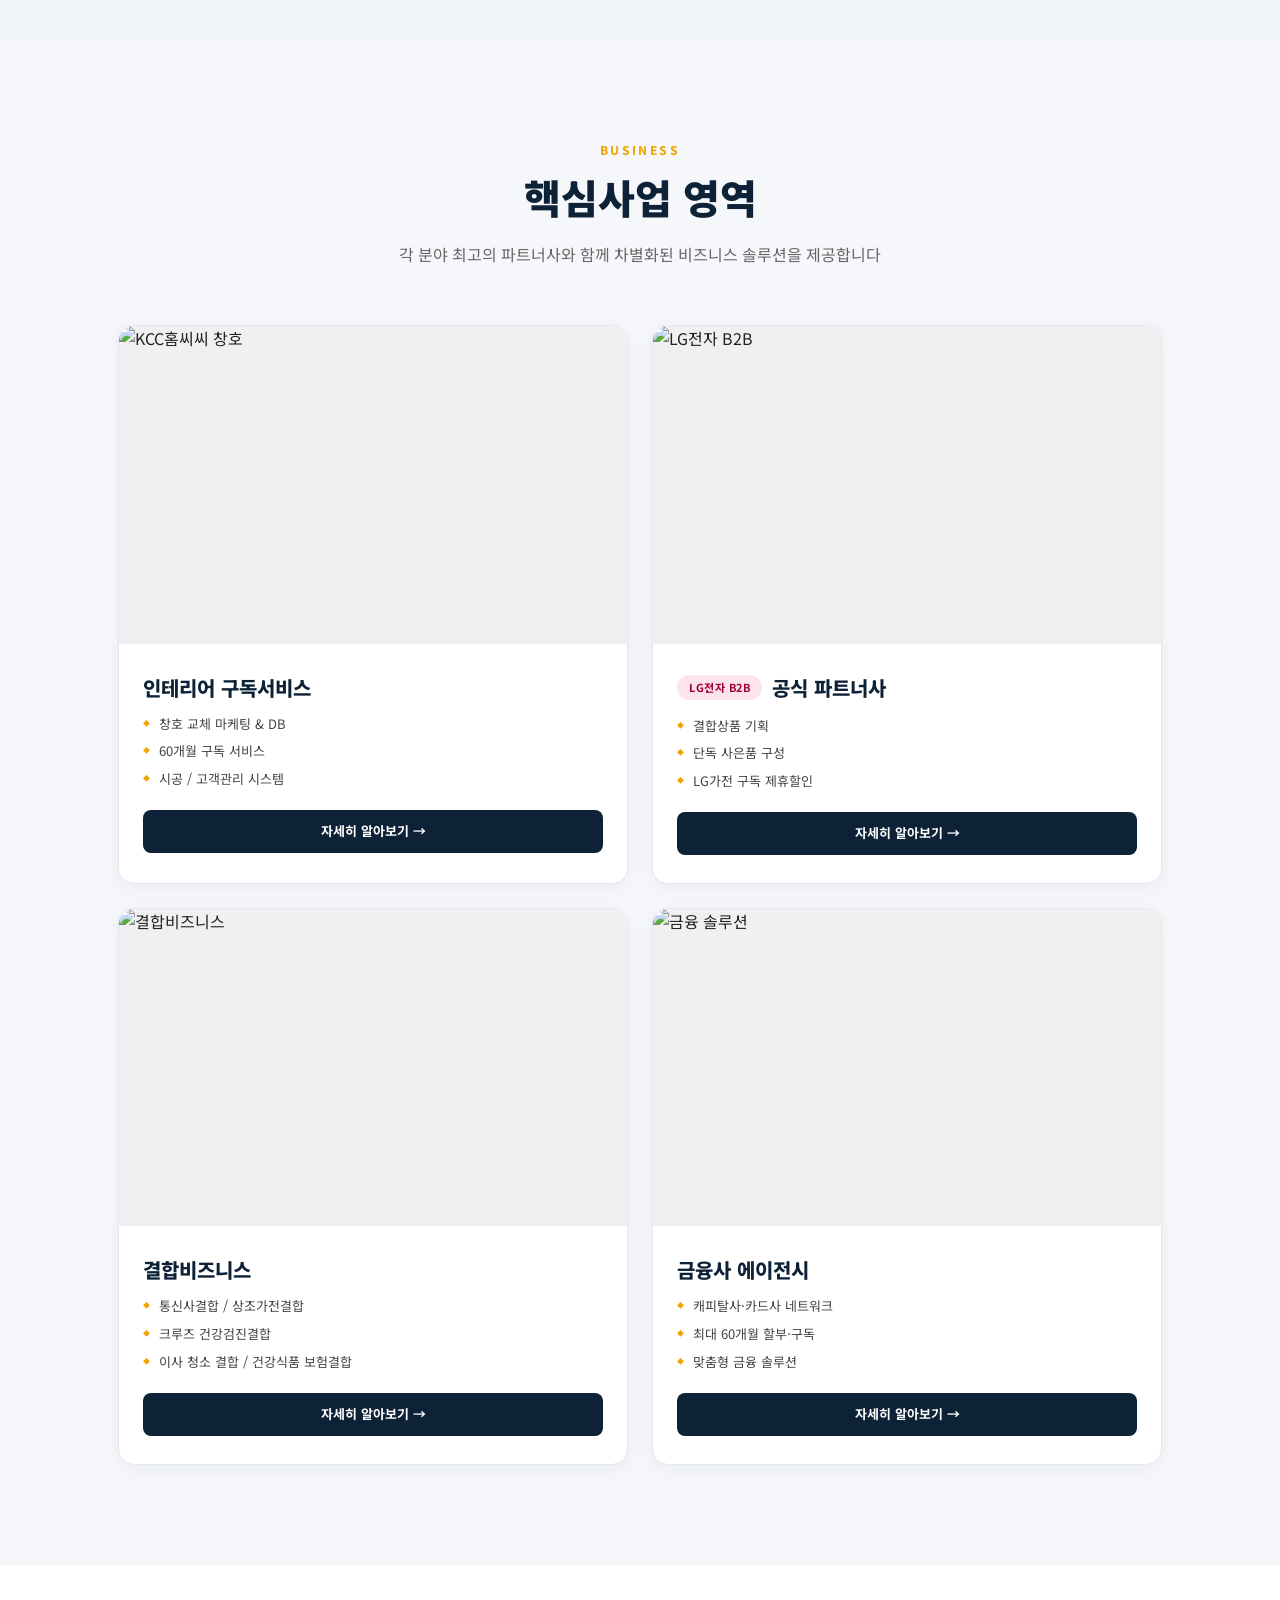
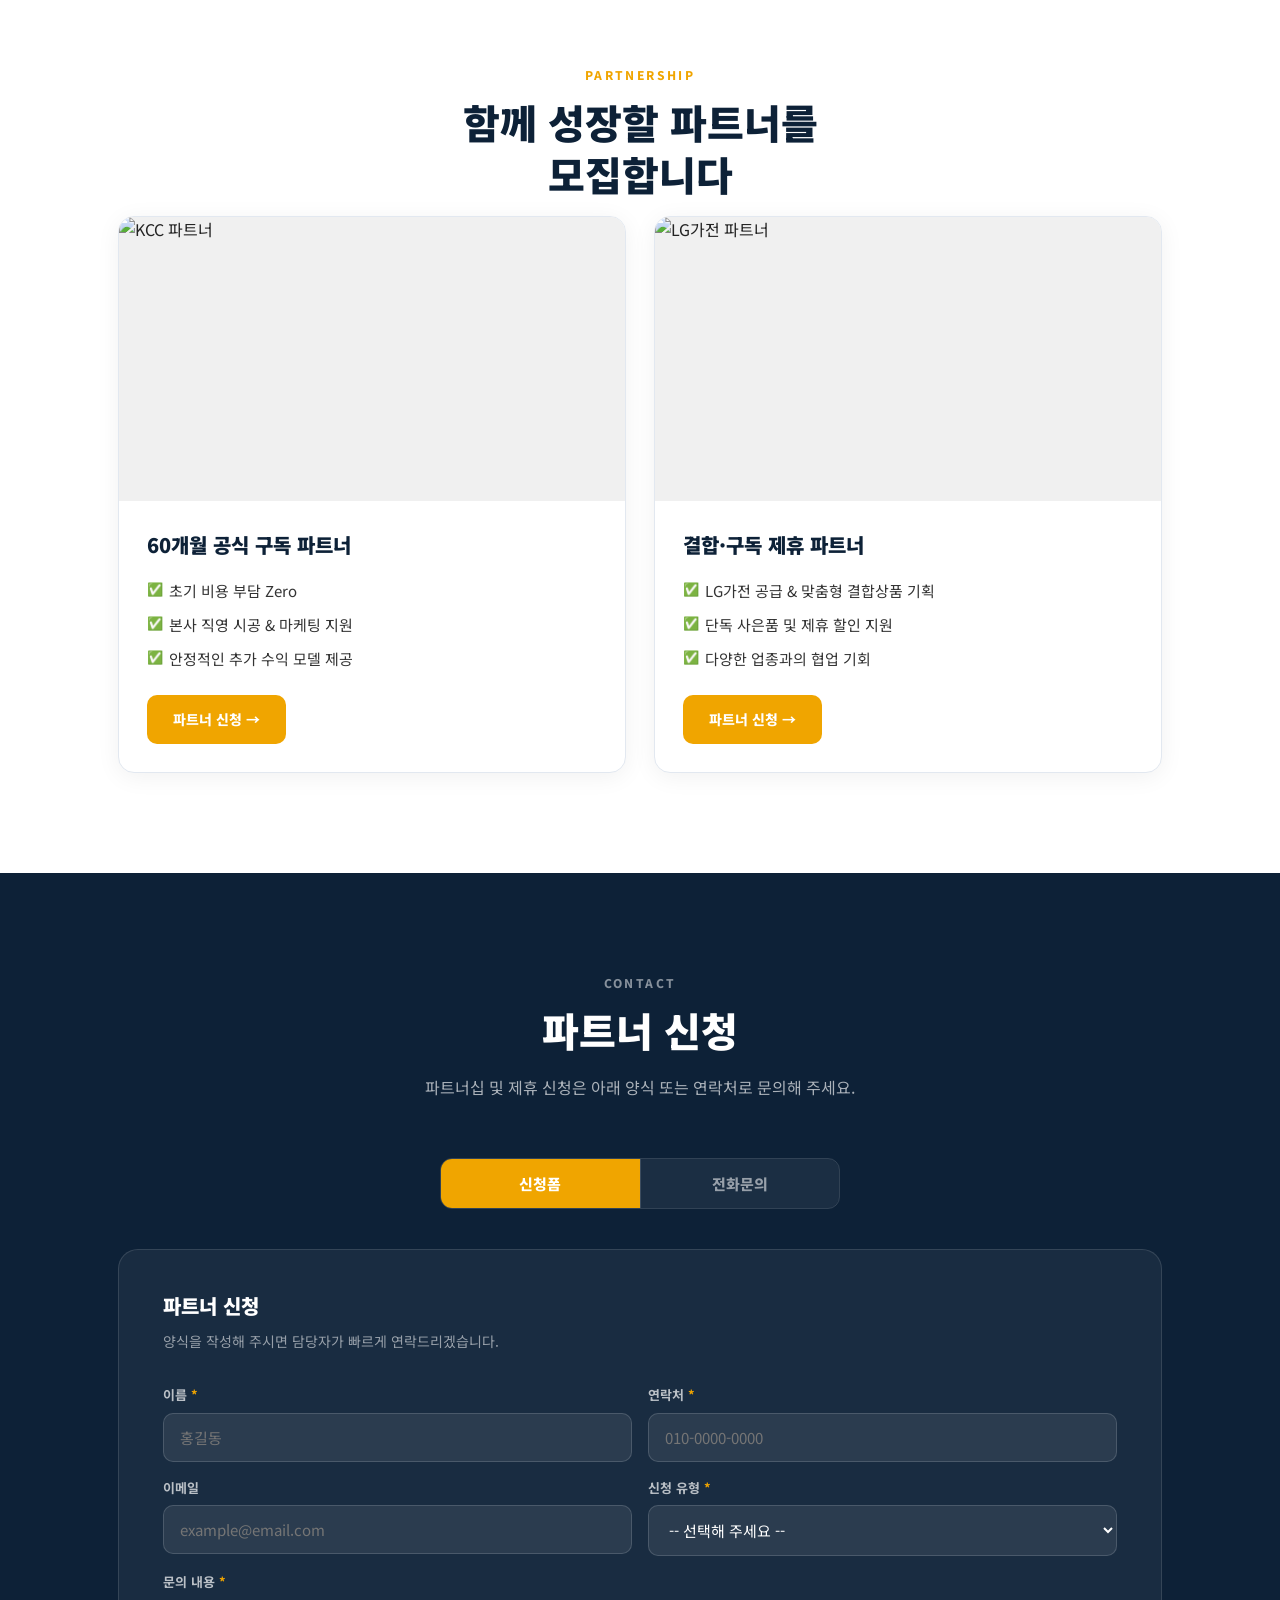
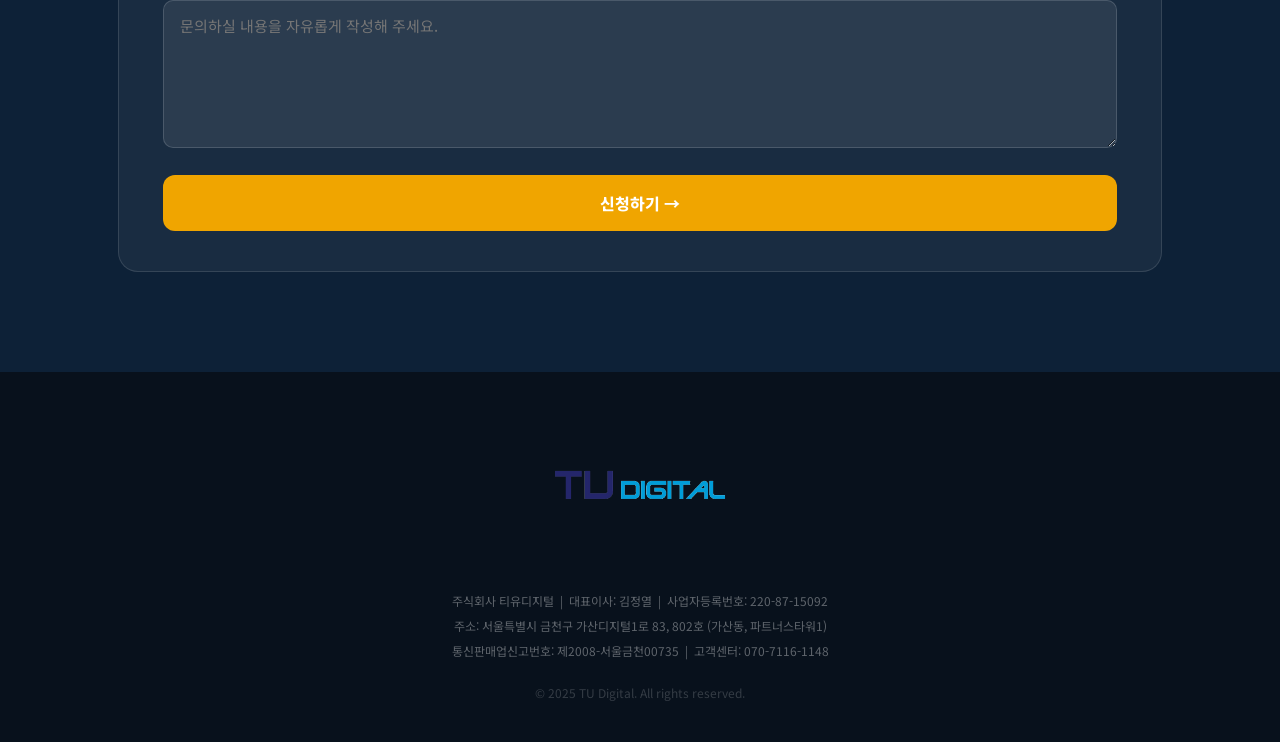
==== commit 507e3273: "fix: 고객센터 연락처 070-7116-1149 → 070-7116-1148 변경" ====
--- a/index.html
+++ b/index.html
@@ -265,10 +265,10 @@
     <!-- 패널: 연락처 -->
     <div id="panel-contact" style="display:none;">
       <div class="contact-grid">
-        <a class="contact-item" href="tel:07071161149">
+        <a class="contact-item" href="tel:07071161148">
           <div class="contact-icon">📞</div>
           <div class="contact-label">전화</div>
-          <div class="contact-value">070-7116-1149</div>
+          <div class="contact-value">070-7116-1148</div>
         </a>
         <div class="contact-item">
           <div class="contact-icon">📠</div>
@@ -367,7 +367,7 @@
     <div class="footer-info">
       주식회사 티유디지털 &nbsp;|&nbsp; 대표이사: 김정열 &nbsp;|&nbsp; 사업자등록번호: 220-87-15092<br>
       주소: 서울특별시 금천구 가산디지털1로 83, 802호 (가산동, 파트너스타워1)<br>
-      통신판매업신고번호: 제2008-서울금천00735 &nbsp;|&nbsp; 고객센터: 070-7116-1149
+      통신판매업신고번호: 제2008-서울금천00735 &nbsp;|&nbsp; 고객센터: 070-7116-1148
     </div>
     <div class="footer-copy">© 2025 TU Digital. All rights reserved.</div>
   </div>
